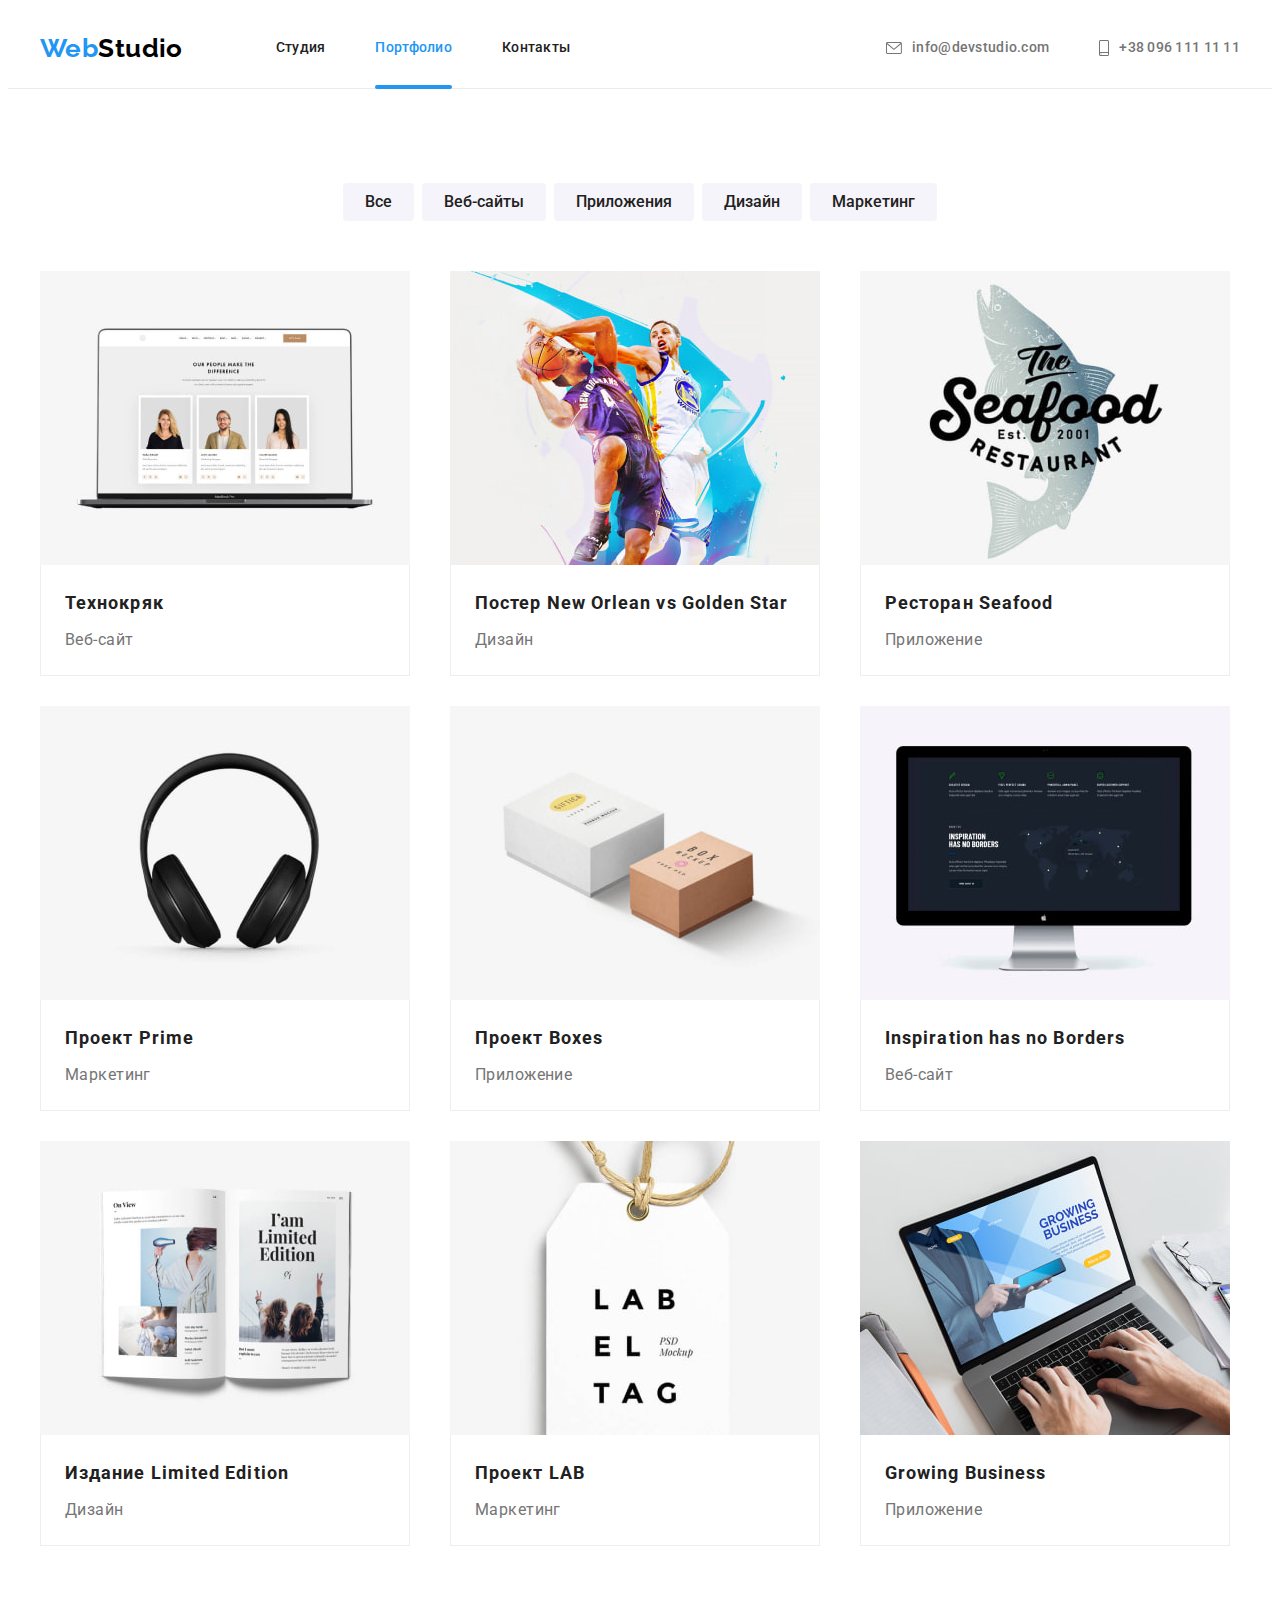
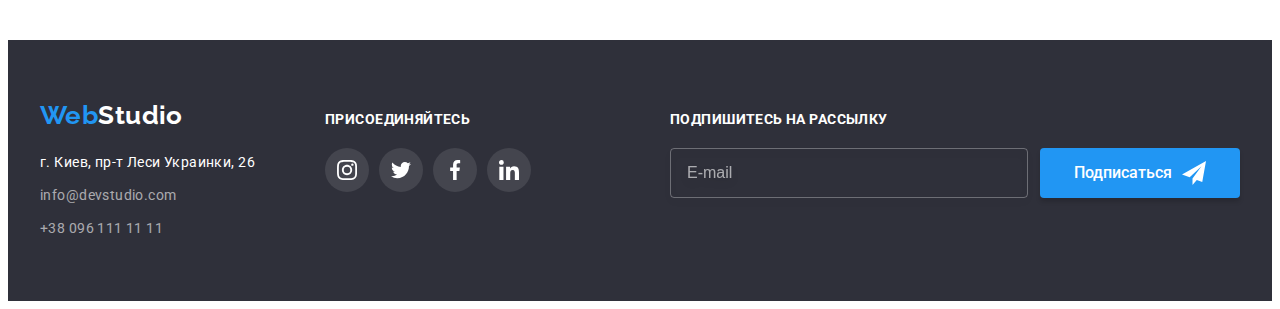
==== portfolio.html @ c75475d5 "start files HW8" ====
<!DOCTYPE html>
<html lang="ru">
  <head>
    <meta charset="UTF-8" />
    <meta http-equiv="X-UA-Compatible" content="IE=edge" />
    <meta name="viewport" content="width=device-width, initial-scale=1.0" />
    <title>Веб студия WebStudio</title>
    <link rel="preconnect" href="https://fonts.googleapis.com" />
    <link rel="preconnect" href="https://fonts.gstatic.com" crossorigin />
    <link
      href="https://fonts.googleapis.com/css2?family=Raleway:wght@700&family=Roboto:wght@400;500;700;900&display=swap"
      rel="stylesheet"
    />
    <link
      rel="stylesheet"
      href="https://cdnjs.cloudflare.com/ajax/libs/modern-normalize/1.1.0/modern-normalize.min.css"
      integrity="sha512-wpPYUAdjBVSE4KJnH1VR1HeZfpl1ub8YT/NKx4PuQ5NmX2tKuGu6U/JRp5y+Y8XG2tV+wKQpNHVUX03MfMFn9Q=="
      crossorigin="anonymous"
      referrerpolicy="no-referrer"
    />
    <link rel="stylesheet" href="./css/main.min.css" />
  </head>

  <body>
    <!-- Хедер -->
    <header class="header">
      <div class="container header__container">
        <a class="logo logo__header" href="./"> <span class="logo--blue">Web</span>Studio </a>
        <nav class="site-nav">
          <ul class="nav-list">
            <li class="nav-list__item">
              <a class="nav-list__link" href="./index.html">Студия</a>
            </li>
            <li class="nav-list__item">
              <a class="nav-list__link nav-list__link--current" href="./portfolio.html"
                >Портфолио</a
              >
            </li>
            <li class="nav-list__item"><a class="nav-list__link" href="">Контакты</a></li>
          </ul>
        </nav>

        <ul class="contact-list">
          <li class="contact-list__item">
            <a class="contact-list__link" href="mailto:info@devstudio.com">
              <svg class="contact-list__icon" width="16" height="12">
                <use href="images/icons.svg#header-envelope-icon"></use>
              </svg>
              info@devstudio.com</a
            >
          </li>
          <li class="contact-list__item">
            <a class="contact-list__link" href="tel:+380961111111">
              <svg class="contact-list__icon" width="10" height="16">
                <use href="images/icons.svg#header-phone-icon"></use>
              </svg>
              +38 096 111 11 11</a
            >
          </li>
        </ul>
      </div>
    </header>

    <!-- Основной контент -->
    <main>
      <section class="section">
        <div class="container">
          <h1 class="visually-hidden">Портфолио</h1>
          <!-- Кнопки -->
          <ul class="filter-list">
            <li class="filter-list__item">
              <button class="filter-list__button" type="button">Все</button>
            </li>
            <li class="filter-list__item">
              <button class="filter-list__button" type="button">Веб-сайты</button>
            </li>
            <li class="filter-list__item">
              <button class="filter-list__button" type="button">Приложения</button>
            </li>
            <li class="filter-list__item">
              <button class="filter-list__button" type="button">Дизайн</button>
            </li>
            <li class="filter-list__item">
              <button class="filter-list__button" type="button">Маркетинг</button>
            </li>
          </ul>
          <!-- Список проектов -->
          <ul class="project-list">
            <li class="project-list__item">
              <a class="project-list__link" href="">
                <div class="project-list__container">
                  <img
                    src="./images/portfolio-1.jpg"
                    alt="На экране ноутбука главная страница сайта"
                    width="370"
                  />
                  <p class="project-list__overlay-description">
                    Технокряк это современная площадка распространения коронавируса. Компании
                    используют эту платформу для цифрового шпионажа и атак на защищённые сервера
                    конкурентов.
                  </p>
                </div>
                <div class="project-list__thumb">
                  <h2 class="project-list__title">Технокряк</h2>
                  <p class="project-list__text">Веб-сайт</p>
                </div>
              </a>
            </li>

            <li class="project-list__item">
              <a class="project-list__link" href="">
                <div class="project-list__container">
                  <img src="./images/portfolio-2.jpg" alt="Два баскетболиста" width="370" />
                  <p class="project-list__overlay-description">
                    Технокряк это современная площадка распространения коронавируса. Компании
                    используют эту платформу для цифрового шпионажа и атак на защищённые сервера
                    конкурентов.
                  </p>
                </div>
                <div class="project-list__thumb">
                  <h2 class="project-list__title">
                    Постер <span lang="en">New Orlean vs Golden Star</span>
                  </h2>
                  <p class="project-list__text">Дизайн</p>
                </div>
              </a>
            </li>

            <li class="project-list__item">
              <a class="project-list__link" href="">
                <div class="project-list__container">
                  <img src="./images/portfolio-3.jpg" alt="Логотип ресторана" width="370" />
                  <p class="project-list__overlay-description">
                    Технокряк это современная площадка распространения коронавируса. Компании
                    используют эту платформу для цифрового шпионажа и атак на защищённые сервера
                    конкурентов.
                  </p>
                </div>
                <div class="project-list__thumb">
                  <h2 class="project-list__title">Ресторан <span lang="en">Seafood</span></h2>
                  <p class="project-list__text">Приложение</p>
                </div>
              </a>
            </li>

            <li class="project-list__item">
              <a class="project-list__link" href="">
                <div class="project-list__container">
                  <img src="./images/portfolio-4.jpg" alt="Наушники закрытого типа" width="370" />
                  <p class="project-list__overlay-description">
                    Технокряк это современная площадка распространения коронавируса. Компании
                    используют эту платформу для цифрового шпионажа и атак на защищённые сервера
                    конкурентов.
                  </p>
                </div>
                <div class="project-list__thumb">
                  <h2 class="project-list__title">Проект <span lang="en">Prime</span></h2>
                  <p class="project-list__text">Маркетинг</p>
                </div>
              </a>
            </li>

            <li class="project-list__item">
              <a class="project-list__link" href="">
                <div class="project-list__container">
                  <img src="./images/portfolio-5.jpg" alt="Две картонные коробки" width="370" />
                  <p class="project-list__overlay-description">
                    Технокряк это современная площадка распространения коронавируса. Компании
                    используют эту платформу для цифрового шпионажа и атак на защищённые сервера
                    конкурентов.
                  </p>
                </div>
                <div class="project-list__thumb">
                  <h2 class="project-list__title">Проект <span lang="en">Boxes</span></h2>
                  <p class="project-list__text">Приложение</p>
                </div>
              </a>
            </li>

            <li class="project-list__item">
              <a class="project-list__link" href="">
                <div class="project-list__container">
                  <img
                    src="./images/portfolio-6.jpg"
                    alt="На экране монитора главная страница сайта"
                    width="370"
                  />
                  <p class="project-list__overlay-description">
                    Технокряк это современная площадка распространения коронавируса. Компании
                    используют эту платформу для цифрового шпионажа и атак на защищённые сервера
                    конкурентов.
                  </p>
                </div>
                <div class="project-list__thumb">
                  <h2 class="project-list__title" lang="en">Inspiration has no Borders</h2>
                  <p class="project-list__text">Веб-сайт</p>
                </div>
              </a>
            </li>

            <li class="project-list__item">
              <a class="project-list__link" href="">
                <div class="project-list__container">
                  <img src="./images/portfolio-7.jpg" alt="Раскрытая книга" width="370" />
                  <p class="project-list__overlay-description">
                    Технокряк это современная площадка распространения коронавируса. Компании
                    используют эту платформу для цифрового шпионажа и атак на защищённые сервера
                    конкурентов.
                  </p>
                </div>
                <div class="project-list__thumb">
                  <h2 class="project-list__title">
                    Издание <span lang="en">Limited Edition</span>
                  </h2>
                  <p class="project-list__text">Дизайн</p>
                </div>
              </a>
            </li>

            <li class="project-list__item">
              <a class="project-list__link" href="">
                <div class="project-list__container">
                  <img
                    src="./images/portfolio-8.jpg"
                    alt="Бирка с названием компании"
                    width="370"
                  />
                  <p class="project-list__overlay-description">
                    Технокряк это современная площадка распространения коронавируса. Компании
                    используют эту платформу для цифрового шпионажа и атак на защищённые сервера
                    конкурентов.
                  </p>
                </div>
                <div class="project-list__thumb">
                  <h2 class="project-list__title">Проект <span lang="en">LAB</span></h2>
                  <p class="project-list__text">Маркетинг</p>
                </div>
              </a>
            </li>

            <li class="project-list__item">
              <a class="project-list__link" href="">
                <div class="project-list__container">
                  <img
                    src="./images/portfolio-9.jpg"
                    alt="Человек печатает на ноутбуке"
                    width="370"
                  />
                  <p class="project-list__overlay-description">
                    Технокряк это современная площадка распространения коронавируса. Компании
                    используют эту платформу для цифрового шпионажа и атак на защищённые сервера
                    конкурентов.
                  </p>
                </div>
                <div class="project-list__thumb">
                  <h2 class="project-list__title" lang="en">Growing Business</h2>
                  <p class="project-list__text">Приложение</p>
                </div>
              </a>
            </li>
          </ul>
        </div>
      </section>
    </main>

    <!-- Футер -->
    <footer class="footer">
      <div class="container footer__elements">
        <div class="footer_first-column">
          <a class="logo logo__footer logo--dark" href="./">
            <span class="logo--blue">Web</span>Studio
          </a>

          <address>
            <ul class="address-list">
              <li class="address-list__item">
                <a
                  class="address-list__link"
                  href="https://goo.gl/maps/HY3VaiPeCCJGnbPLA"
                  target="_blank"
                  rel="noopener"
                >
                  г. Киев, пр-т Леси Украинки, 26
                </a>
              </li>
              <li class="address-list__item">
                <a
                  class="address-list__link address-list__link--gray"
                  href="mailto:info@devstudio.com"
                  >info@devstudio.com</a
                >
              </li>
              <li class="address-list__item">
                <a class="address-list__link address-list__link--gray" href="tel:+380961111111"
                  >+38 096 111 11 11</a
                >
              </li>
            </ul>
          </address>
        </div>

        <div class="footer__second-column">
          <p class="footer__text">присоединяйтесь</p>
          <ul class="social">
            <li class="social__item">
              <a href="" class="social__link social__link--dark" aria-label="instagram">
                <svg class="social__icon" width="20" height="20">
                  <use href="images/icons.svg#sn-instagram"></use>
                </svg>
              </a>
            </li>
            <li class="social__item">
              <a href="" class="social__link social__link--dark" aria-label="twitter">
                <svg class="social__icon" width="20" height="20">
                  <use href="images/icons.svg#sn-twitter"></use>
                </svg>
              </a>
            </li>
            <li class="social__item">
              <a href="" class="social__link social__link--dark" aria-label="facebook">
                <svg class="social__icon" width="20" height="20">
                  <use href="images/icons.svg#sn-facebook"></use>
                </svg>
              </a>
            </li>
            <li class="social__item">
              <a href="" class="social__link social__link--dark" aria-label="linkedin">
                <svg class="social__icon" width="20" height="20">
                  <use href="images/icons.svg#sn-linkedin"></use>
                </svg>
              </a>
            </li>
          </ul>
        </div>

        <div class="footer__third-column">
          <p class="footer__text">Подпишитесь на рассылку</p>

          <form class="mailing-form">
            <label for="mailing"></label>
            <input
              class="mailing-form__input"
              type="email"
              name="mailing"
              id="mailing"
              placeholder="E-mail"
              required
            />

            <button class="submit-button" type="submit">
              Подписаться
              <svg class="submit-button__icon" width="24" height="24">
                <use href="images/icons.svg#icon-send"></use>
              </svg>
            </button>
          </form>
        </div>
      </div>
    </footer>
  </body>
</html>
---- css/main.min.css ----
h1,h2,h3,h4,h5,h6,p{margin-top:0;margin-bottom:0}ul{list-style:none;padding-left:0;margin-top:0;margin-bottom:0}img{display:block;max-width:100%;height:auto}body{font-family:'Roboto', sans-serif;font-size:14px;letter-spacing:0.03em;color:#757575;background-color:#fff}a{display:inline-block;text-decoration:none}.visually-hidden{position:absolute;white-space:nowrap;width:1px;height:1px;overflow:hidden;border:0;padding:0;clip:rect(0 0 0 0);-webkit-clip-path:inset(50%);clip-path:inset(50%);margin:-1px}.logo{font-family:Raleway, sans-serif;font-weight:700;font-size:26px;line-height:1.19;color:#000}.logo--blue{color:#2196f3}.logo--dark{color:#fff}.button,.submit-button,.filter-list__button{display:inline-block;border:0;border-radius:4px;padding:6px 22px;font-family:inherit;font-weight:500;font-size:16px;line-height:1.62;text-align:center;color:#212121;background-color:#fff;cursor:pointer;-webkit-user-select:none;-moz-user-select:none;-ms-user-select:none;user-select:none}.submit-button{display:-webkit-box;display:-ms-flexbox;display:flex;-webkit-box-align:center;-ms-flex-align:center;align-items:center;-webkit-box-pack:center;-ms-flex-pack:center;justify-content:center;width:200px;height:50px;color:#fff;background-color:#2196f3;-webkit-box-shadow:0px 4px 4px rgba(0,0,0,0.15);box-shadow:0px 4px 4px rgba(0,0,0,0.15);-webkit-transition:background-color 250ms cubic-bezier(0.4, 0, 0.2, 1);transition:background-color 250ms cubic-bezier(0.4, 0, 0.2, 1)}.submit-button:hover,.submit-button:focus{background-color:#188ce8}.submit-button__icon{margin-left:10px}.close-button{display:-webkit-box;display:-ms-flexbox;display:flex;-webkit-box-pack:center;-ms-flex-pack:center;justify-content:center;-webkit-box-align:center;-ms-flex-align:center;align-items:center;padding:5px;width:30px;height:30px;background-color:transparent;border:1px solid rgba(0,0,0,0.1);border-radius:50%;cursor:pointer;-webkit-transition:fill 250ms cubic-bezier(0.4, 0, 0.2, 1);transition:fill 250ms cubic-bezier(0.4, 0, 0.2, 1)}.close-button:hover,.close-button:focus{fill:#2196f3}.social{display:-webkit-box;display:-ms-flexbox;display:flex;-webkit-box-pack:center;-ms-flex-pack:center;justify-content:center}.social__item{width:44px;height:44px}.social__item:not(:last-child){margin-right:10px}.social__link{display:-webkit-box;display:-ms-flexbox;display:flex;-webkit-box-pack:center;-ms-flex-pack:center;justify-content:center;-webkit-box-align:center;-ms-flex-align:center;align-items:center;width:100%;height:100%;border-radius:50%;color:#afb1b8;-webkit-transition:color 250ms cubic-bezier(0.4, 0, 0.2, 1),background-color 250ms cubic-bezier(0.4, 0, 0.2, 1);transition:color 250ms cubic-bezier(0.4, 0, 0.2, 1),background-color 250ms cubic-bezier(0.4, 0, 0.2, 1)}.social__link--dark{color:#fff;background-color:rgba(255,255,255,0.1)}.social__link:hover,.social__link:focus{border-radius:50%;background-color:#2196f3;color:#ffffff}.social__icon{fill:currentColor}.backdrop{position:fixed;top:0;left:0;bottom:0;right:0;background-color:rgba(0,0,0,0.2);opacity:1;-webkit-transition:opacity 250ms cubic-bezier(0.4, 0, 0.2, 1),visibility 250ms cubic-bezier(0.4, 0, 0.2, 1);transition:opacity 250ms cubic-bezier(0.4, 0, 0.2, 1),visibility 250ms cubic-bezier(0.4, 0, 0.2, 1)}.backdrop--is-hidden{visibility:hidden;opacity:0;pointer-events:none}.container{width:1200px;padding:0 15px;margin-right:auto;margin-left:auto}.section{padding-top:94px;padding-bottom:94px}.section--no-padding{padding-top:0}.section--other-background{background-color:#f5f4fa}.section__title{margin-bottom:50px;font-weight:700;font-size:36px;line-height:1.17;text-align:center;color:#212121}.header{border-bottom:1px solid #ececec}.header__container{display:-webkit-box;display:-ms-flexbox;display:flex;-webkit-box-align:center;-ms-flex-align:center;align-items:center}.logo__header{margin-right:93px}.site-nav{display:-webkit-box;display:-ms-flexbox;display:flex;-webkit-box-align:center;-ms-flex-align:center;align-items:center}.nav-list{display:-webkit-box;display:-ms-flexbox;display:flex}.nav-list__item{position:relative}.nav-list__item:not(:last-child){margin-right:50px}.nav-list__link{display:block;padding-top:32px;padding-bottom:32px;font-weight:500;line-height:1.14;letter-spacing:0.02em;color:#212121;-webkit-transition:color 250ms cubic-bezier(0.4, 0, 0.2, 1);transition:color 250ms cubic-bezier(0.4, 0, 0.2, 1)}.nav-list__link:hover,.nav-list__link:focus{color:#2196f3}.nav-list__link--current{color:#2196f3}.nav-list__link--current::after{content:'';position:absolute;bottom:-1px;display:block;height:4px;width:100%;background-color:#2196f3;border-radius:2px;-webkit-animation:moveCurrentDecoration 350ms cubic-bezier(0.4, 0, 0.2, 1);animation:moveCurrentDecoration 350ms cubic-bezier(0.4, 0, 0.2, 1)}@-webkit-keyframes moveCurrentDecoration{0%{-webkit-transform:scaleX(0);transform:scaleX(0);-webkit-transform-origin:center left;transform-origin:center left;opacity:0}100%{-webkit-transform:scaleX(1);transform:scaleX(1);-webkit-transform-origin:center left;transform-origin:center left;opacity:1}}@keyframes moveCurrentDecoration{0%{-webkit-transform:scaleX(0);transform:scaleX(0);-webkit-transform-origin:center left;transform-origin:center left;opacity:0}100%{-webkit-transform:scaleX(1);transform:scaleX(1);-webkit-transform-origin:center left;transform-origin:center left;opacity:1}}.contact-list{display:-webkit-box;display:-ms-flexbox;display:flex;margin-left:auto}.contact-list__item:not(:last-child){margin-right:50px}.contact-list__link{display:-webkit-box;display:-ms-flexbox;display:flex;-webkit-box-align:center;-ms-flex-align:center;align-items:center;padding-top:32px;padding-bottom:32px;font-weight:500;line-height:1.14;letter-spacing:0.02em;color:#757575;-webkit-transition:color 250ms cubic-bezier(0.4, 0, 0.2, 1);transition:color 250ms cubic-bezier(0.4, 0, 0.2, 1)}.contact-list__link:hover,.contact-list__link:focus{color:#2196f3}.contact-list__icon{margin-right:10px;fill:currentColor}.hero{max-width:1600px;height:600px;padding-top:200px;padding-bottom:200px;margin-right:auto;margin-left:auto;text-align:center;background-color:#2f303a;background-image:-webkit-gradient(linear, left top, left bottom, from(rgba(47,48,58,0.4)), to(rgba(47,48,58,0.4))),url(../images/bgi-hero.jpg);background-image:linear-gradient(to bottom, rgba(47,48,58,0.4), rgba(47,48,58,0.4)),url(../images/bgi-hero.jpg);background-repeat:no-repeat;background-position:center;background-size:cover}.hero__title{width:696px;margin-left:auto;margin-right:auto;margin-bottom:30px;font-weight:900;font-size:44px;line-height:1.36;letter-spacing:0.06em;text-transform:uppercase;color:#fff}.hero__button{padding:10px 32px;font-weight:700;line-height:1.87;letter-spacing:0.06em;color:#fff;background-color:#2196f3;-webkit-box-shadow:0px 4px 4px rgba(0,0,0,0.15);box-shadow:0px 4px 4px rgba(0,0,0,0.15);-webkit-transition:background-color 250ms cubic-bezier(0.4, 0, 0.2, 1);transition:background-color 250ms cubic-bezier(0.4, 0, 0.2, 1)}.hero__button:hover,.hero__button:focus{background-color:#188ce8}.feature-list{display:-webkit-box;display:-ms-flexbox;display:flex}.feature-list__item{-ms-flex-preferred-size:270px;flex-basis:270px}.feature-list__item:not(:last-child){margin-right:30px}.feature-list__container{display:-webkit-box;display:-ms-flexbox;display:flex;-webkit-box-pack:center;-ms-flex-pack:center;justify-content:center;-webkit-box-align:center;-ms-flex-align:center;align-items:center;width:270px;height:120px;margin-bottom:30px;border-radius:4px;background-color:#f5f4fa}.feature-list__title{margin-bottom:10px;color:#212121;font-weight:700;font-size:14px;line-height:1.13;text-transform:uppercase}.feature-list__text{line-height:1.71}.service-list{display:-webkit-box;display:-ms-flexbox;display:flex}.service-list__item{position:relative;-ms-flex-preferred-size:370px;flex-basis:370px}.service-list__item:not(:last-child){margin-right:30px}.service-list__title{position:absolute;bottom:0;left:0;display:-webkit-box;display:-ms-flexbox;display:flex;-webkit-box-pack:center;-ms-flex-pack:center;justify-content:center;-webkit-box-align:center;-ms-flex-align:center;align-items:center;width:100%;height:70px;font-size:14px;font-weight:700;line-height:1.14;text-align:center;text-transform:uppercase;color:#fff;background-color:rgba(47,48,58,0.8)}.team-list{display:-webkit-box;display:-ms-flexbox;display:flex}.team-list__item{-ms-flex-preferred-size:270px;flex-basis:270px;background-color:#fff;-webkit-box-shadow:0px 1px 3px rgba(0,0,0,0.12),0px 1px 1px rgba(0,0,0,0.14),0px 2px 1px rgba(0,0,0,0.2);box-shadow:0px 1px 3px rgba(0,0,0,0.12),0px 1px 1px rgba(0,0,0,0.14),0px 2px 1px rgba(0,0,0,0.2);border-radius:0px 0px 4px 4px}.team-list__item:not(:last-child){margin-right:30px}.team-list__container{padding-top:30px;padding-bottom:30px}.team-list__title{margin-bottom:10px;font-weight:500;font-size:16px;line-height:1.19;text-align:center;color:#212121}.team-list__text{margin-bottom:16px;font-size:16px;line-height:1.19;text-align:center}.clients-list{display:-webkit-box;display:-ms-flexbox;display:flex;-webkit-box-pack:center;-ms-flex-pack:center;justify-content:center}.clients-list__item{width:170px;height:92px}.clients-list__item:not(:last-child){margin-right:30px}.clients-list__link{display:-webkit-box;display:-ms-flexbox;display:flex;-webkit-box-pack:center;-ms-flex-pack:center;justify-content:center;-webkit-box-align:center;-ms-flex-align:center;align-items:center;width:100%;height:100%;border:1px solid #afb1b8;border-radius:4px;color:#afb1b8;-webkit-transition:color 250ms cubic-bezier(0.4, 0, 0.2, 1),border-color 250ms cubic-bezier(0.4, 0, 0.2, 1);transition:color 250ms cubic-bezier(0.4, 0, 0.2, 1),border-color 250ms cubic-bezier(0.4, 0, 0.2, 1)}.clients-list__link:hover,.clients-list__link:focus{color:#2196f3;border-color:#2196f3}.clients-list__icon{fill:currentColor}.footer{padding-top:60px;padding-bottom:60px;background-color:#2f303a}.footer__elements{display:-webkit-box;display:-ms-flexbox;display:flex;-webkit-box-align:baseline;-ms-flex-align:baseline;align-items:baseline}.footer_first-column{margin-right:70px}.footer__third-column{margin-left:auto}.logo__footer{margin-bottom:20px}.address-list{font-style:normal}.address-list__item:not(:last-child){margin-bottom:9px}.address-list__link{line-height:1.71;color:#fff;-webkit-transition:color 250ms cubic-bezier(0.4, 0, 0.2, 1);transition:color 250ms cubic-bezier(0.4, 0, 0.2, 1)}.address-list__link--gray{color:rgba(255,255,255,0.6)}.address-list__link:hover,.address-list__link:focus{color:#2196f3}.footer__text{margin-bottom:20px;text-transform:uppercase;font-weight:700;line-height:1.14;color:#fff}.mailing-form{display:-webkit-box;display:-ms-flexbox;display:flex;-webkit-box-align:center;-ms-flex-align:center;align-items:center}.mailing-form__input{width:358px;height:50px;padding:0 16px;margin-right:12px;font-size:16px;line-height:1.25;color:rgba(255,255,255,0.6);background-color:transparent;border:1px solid rgba(255,255,255,0.3);-webkit-box-sizing:border-box;box-sizing:border-box;-webkit-filter:drop-shadow(0px 4px 4px rgba(0,0,0,0.15));filter:drop-shadow(0px 4px 4px rgba(0,0,0,0.15));border-radius:4px}.mailing-form__input::-webkit-input-placeholder{color:rgba(255,255,255,0.6)}.mailing-form__input:-ms-input-placeholder{color:rgba(255,255,255,0.6)}.mailing-form__input::-ms-input-placeholder{color:rgba(255,255,255,0.6)}.mailing-form__input::placeholder{color:rgba(255,255,255,0.6)}.modal-window{position:absolute;top:50%;left:50%;width:528px;min-height:581px;padding:40px;-webkit-box-shadow:0px 1px 3px rgba(0,0,0,0.12),0px 1px 1px rgba(0,0,0,0.14),0px 2px 1px rgba(0,0,0,0.2);box-shadow:0px 1px 3px rgba(0,0,0,0.12),0px 1px 1px rgba(0,0,0,0.14),0px 2px 1px rgba(0,0,0,0.2);border-radius:4px;background:#ffffff;-webkit-transform:translate(-50%, -50%) scale(1);transform:translate(-50%, -50%) scale(1);-webkit-transition:-webkit-transform 250ms cubic-bezier(0.4, 0, 0.2, 1);transition:-webkit-transform 250ms cubic-bezier(0.4, 0, 0.2, 1);transition:transform 250ms cubic-bezier(0.4, 0, 0.2, 1);transition:transform 250ms cubic-bezier(0.4, 0, 0.2, 1), -webkit-transform 250ms cubic-bezier(0.4, 0, 0.2, 1)}.backdrop--is-hidden .modal-window{-webkit-transform:translate(-50%, -50%) scale(1.1);transform:translate(-50%, -50%) scale(1.1)}.modal-window__close-button{position:absolute;top:8px;right:8px}.modal-window__title{margin-bottom:12px;font-size:20px;font-weight:700;line-height:1.15;text-align:center;color:#212121}.modal-form__field{margin-bottom:10px}.modal-form__label{display:block;margin-bottom:4px;font-size:12px;line-height:1.17;letter-spacing:0.01em}.modal-form__input{width:100%;height:40px;padding:0 10px 0 42px;font-size:16px;color:#212121;background-color:transparent;border:1px solid rgba(33,33,33,0.2);border-radius:4px;outline:none;-webkit-transition:border-color 250ms cubic-bezier(0.4, 0, 0.2, 1);transition:border-color 250ms cubic-bezier(0.4, 0, 0.2, 1)}.modal-form__input:focus{border-color:#2196f3}.modal-form__input-container{position:relative}.modal-form__icon{position:absolute;top:50%;left:12px;-webkit-transform:translateY(-50%);transform:translateY(-50%);-webkit-transition:fill 250ms cubic-bezier(0.4, 0, 0.2, 1);transition:fill 250ms cubic-bezier(0.4, 0, 0.2, 1)}.modal-form__input:focus+.modal-form__icon{fill:#2196f3}.modal-form__textarea-container{margin-bottom:20px}.modal-form__textarea{display:block;width:100%;height:120px;padding:12px 16px;line-height:1.14;letter-spacing:0.01em;color:#212121;background-color:transparent;border:1px solid rgba(33,33,33,0.2);border-radius:4px;resize:none;outline:none;-webkit-transition:border-color 250ms cubic-bezier(0.4, 0, 0.2, 1);transition:border-color 250ms cubic-bezier(0.4, 0, 0.2, 1)}.modal-form__textarea::-webkit-input-placeholder{color:rgba(117,117,117,0.5)}.modal-form__textarea:-ms-input-placeholder{color:rgba(117,117,117,0.5)}.modal-form__textarea::-ms-input-placeholder{color:rgba(117,117,117,0.5)}.modal-form__textarea::placeholder{color:rgba(117,117,117,0.5)}.modal-form__textarea:focus{border-color:#2196f3}.modal-form__checkbox-label{display:-webkit-box;display:-ms-flexbox;display:flex;-webkit-box-pack:center;-ms-flex-pack:center;justify-content:center;-webkit-box-align:center;-ms-flex-align:center;align-items:center;margin-bottom:30px}.modal-form__custom-checkbox{display:-webkit-box;display:-ms-flexbox;display:flex;-webkit-box-pack:center;-ms-flex-pack:center;justify-content:center;-webkit-box-align:center;-ms-flex-align:center;align-items:center;margin-right:8px;width:16px;height:15px;border:2px solid #212121;border-radius:2px}.modal-form__checkbox:checked+.modal-form__custom-checkbox{background-color:#188ce8;border:none}.modal-form__checkbox:focus+.modal-form__custom-checkbox{outline:#2196f3 solid 1px}.modal-form__custom-checkbox-icon{fill:transparent}.modal-form__checkbox:checked+.modal-form__custom-checkbox .modal-form__custom-checkbox-icon{fill:#ffffff}.modal-form__checkbox-label-text{line-height:1.71}.modal-form__checkbox-label-link{text-decoration:underline;color:#2196f3}.modal-form__submit-button{margin-left:auto;margin-right:auto}.filter-list{display:-webkit-box;display:-ms-flexbox;display:flex;-webkit-box-pack:center;-ms-flex-pack:center;justify-content:center;margin-bottom:50px}.filter-list__item:not(:last-child){margin-right:8px}.filter-list__button{color:#212121;background-color:#f5f4fa;-webkit-transition:color 250ms cubic-bezier(0.4, 0, 0.2, 1),background-color 250ms cubic-bezier(0.4, 0, 0.2, 1),-webkit-box-shadow 250ms cubic-bezier(0.4, 0, 0.2, 1);transition:color 250ms cubic-bezier(0.4, 0, 0.2, 1),background-color 250ms cubic-bezier(0.4, 0, 0.2, 1),-webkit-box-shadow 250ms cubic-bezier(0.4, 0, 0.2, 1);transition:color 250ms cubic-bezier(0.4, 0, 0.2, 1),background-color 250ms cubic-bezier(0.4, 0, 0.2, 1),box-shadow 250ms cubic-bezier(0.4, 0, 0.2, 1);transition:color 250ms cubic-bezier(0.4, 0, 0.2, 1),background-color 250ms cubic-bezier(0.4, 0, 0.2, 1),box-shadow 250ms cubic-bezier(0.4, 0, 0.2, 1),-webkit-box-shadow 250ms cubic-bezier(0.4, 0, 0.2, 1)}.filter-list__button:hover,.filter-list__button:focus{color:#fff;background-color:#2196f3;-webkit-box-shadow:0px 3px 1px rgba(0,0,0,0.1),0px 1px 2px rgba(0,0,0,0.08),0px 2px 2px rgba(0,0,0,0.12);box-shadow:0px 3px 1px rgba(0,0,0,0.1),0px 1px 2px rgba(0,0,0,0.08),0px 2px 2px rgba(0,0,0,0.12)}.project-list{display:-webkit-box;display:-ms-flexbox;display:flex;-ms-flex-wrap:wrap;flex-wrap:wrap;margin-top:-30px;margin-left:-30px}.project-list__item{-ms-flex-preferred-size:calc((100% - 3 * 30px) / 3);flex-basis:calc((100% - 3 * 30px) / 3);margin-top:30px;margin-left:30px}.project-list__link{-webkit-transition:-webkit-box-shadow 250ms cubic-bezier(0.4, 0, 0.2, 1);transition:-webkit-box-shadow 250ms cubic-bezier(0.4, 0, 0.2, 1);transition:box-shadow 250ms cubic-bezier(0.4, 0, 0.2, 1);transition:box-shadow 250ms cubic-bezier(0.4, 0, 0.2, 1), -webkit-box-shadow 250ms cubic-bezier(0.4, 0, 0.2, 1)}.project-list__link:hover,.project-list__link:focus{-webkit-box-shadow:0px 1px 1px rgba(0,0,0,0.12),0px 4px 4px rgba(0,0,0,0.06),1px 4px 6px rgba(0,0,0,0.16);box-shadow:0px 1px 1px rgba(0,0,0,0.12),0px 4px 4px rgba(0,0,0,0.06),1px 4px 6px rgba(0,0,0,0.16)}.project-list__container{position:relative;overflow:hidden}.project-list__overlay-description{position:absolute;top:0;left:0;display:-webkit-box;display:-ms-flexbox;display:flex;-webkit-box-align:center;-ms-flex-align:center;align-items:center;width:100%;height:100%;padding:0 24px;font-size:18px;line-height:1.56;color:#ffffff;background-color:rgba(33,150,243,0.9);-webkit-transform:translateY(100%);transform:translateY(100%);-webkit-transition:-webkit-transform 250ms cubic-bezier(0.4, 0, 0.2, 1);transition:-webkit-transform 250ms cubic-bezier(0.4, 0, 0.2, 1);transition:transform 250ms cubic-bezier(0.4, 0, 0.2, 1);transition:transform 250ms cubic-bezier(0.4, 0, 0.2, 1), -webkit-transform 250ms cubic-bezier(0.4, 0, 0.2, 1)}.project-list__item .link:hover .project-list__overlay-description,.project-list__item .link:focus .project-list__overlay-description{-webkit-transform:translateY(0);transform:translateY(0)}.project-list__thumb{padding:20px 24px;border:1px solid #eee;border-top:transparent}.project-list__title{margin-bottom:4px;font-weight:700;font-size:18px;line-height:2;letter-spacing:0.06em;color:#212121}.project-list__text{font-size:16px;line-height:1.88;color:#757575}
/*# sourceMappingURL=main.min.css.map */
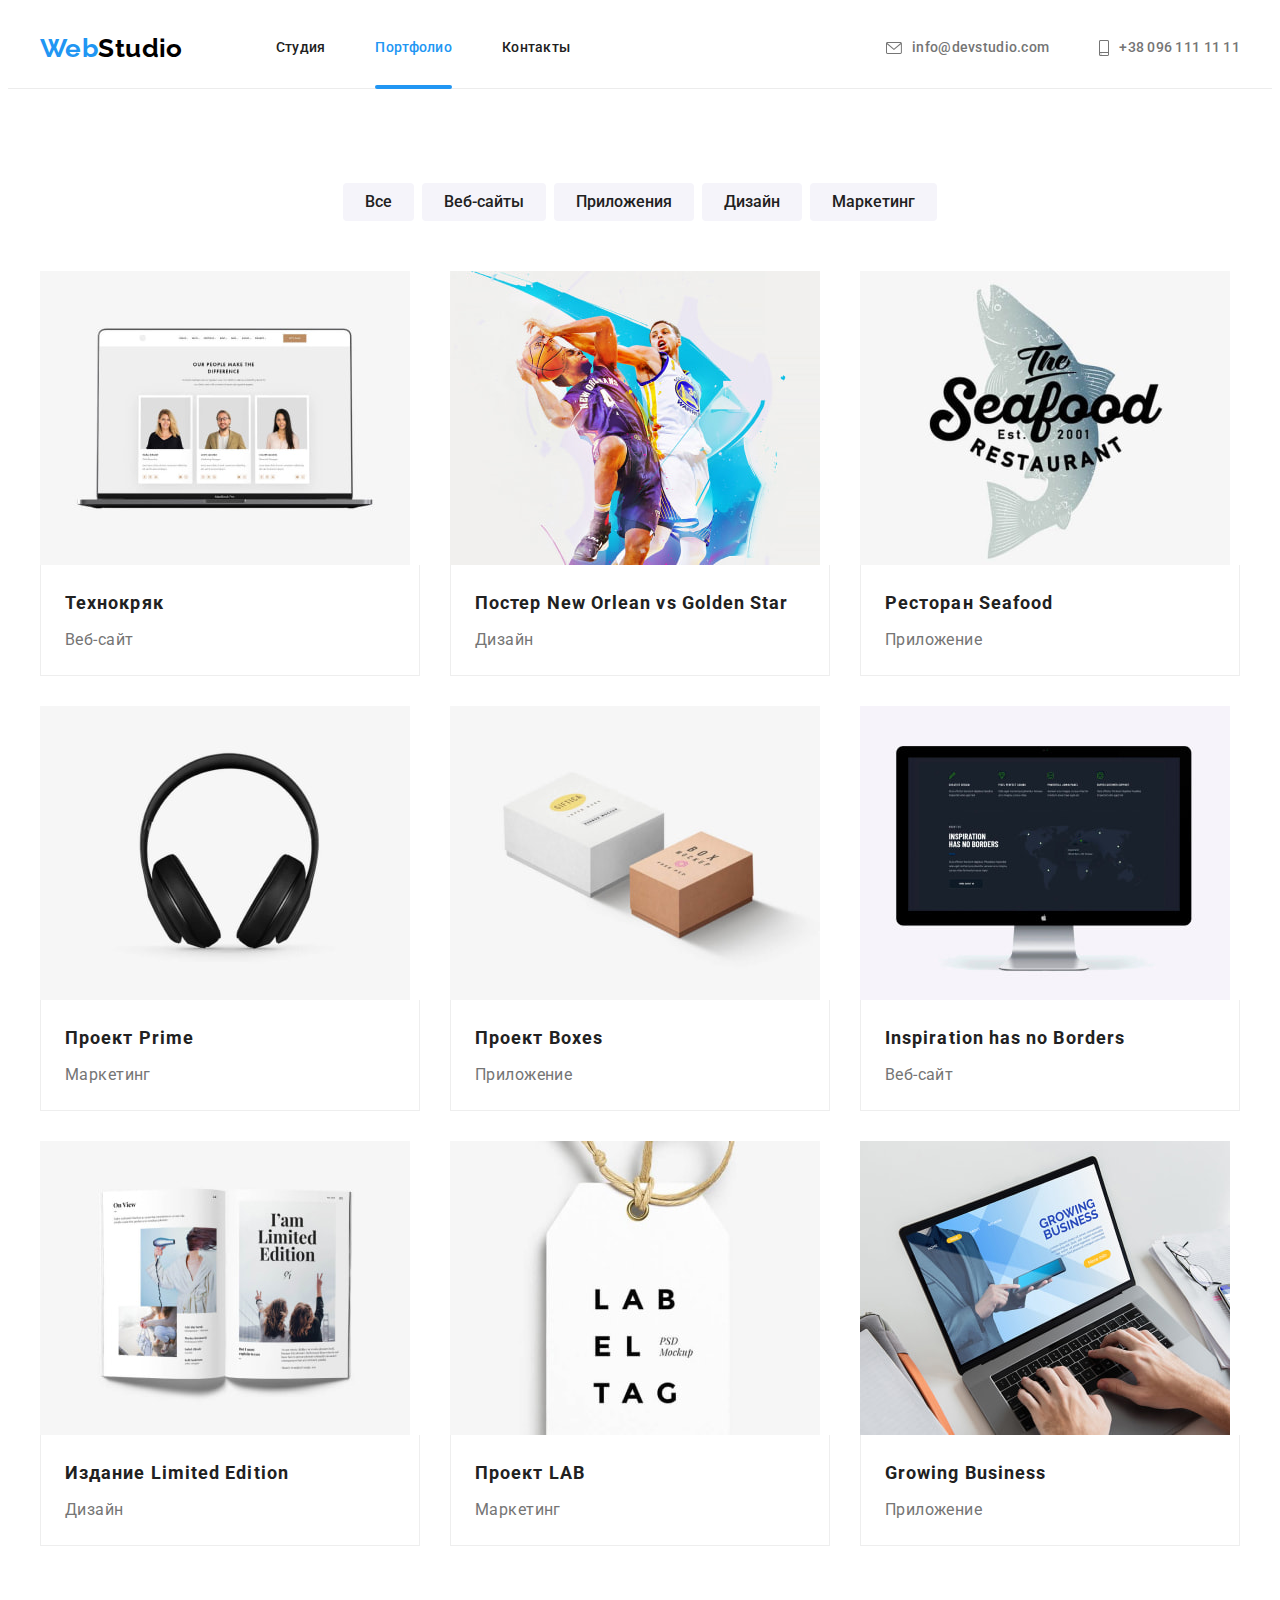
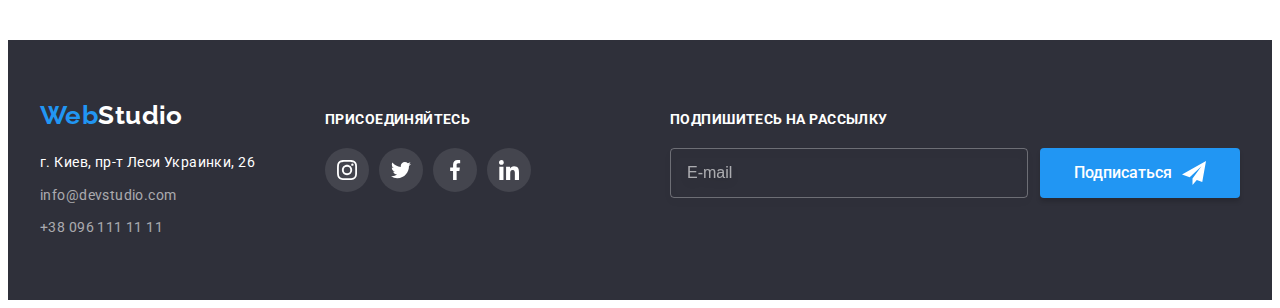
==== commit 221872dc: "Адаптивна верстка" ====
--- a/portfolio.html
+++ b/portfolio.html
@@ -22,42 +22,71 @@
   </head>
 
   <body>
-    <!-- Хедер -->
+    <!-- header -->
     <header class="header">
-      <div class="container header__container">
+      <div class="container container__header">
         <a class="logo logo__header" href="./"> <span class="logo--blue">Web</span>Studio </a>
-        <nav class="site-nav">
-          <ul class="nav-list">
-            <li class="nav-list__item">
-              <a class="nav-list__link" href="./index.html">Студия</a>
-            </li>
-            <li class="nav-list__item">
-              <a class="nav-list__link nav-list__link--current" href="./portfolio.html"
-                >Портфолио</a
+
+        <button class="menu-btn menu-open-btn" type="button">
+          <svg width="40" height="40" area-label="Открыть мобильное меню">
+            <use class="menu-open-btn__icon" href="images/icons.svg#menu-open"></use>
+          </svg>
+        </button>
+
+        <div class="mobile-menu">
+          <button class="menu-btn menu-close-btn" type="button">
+            <svg width="40" height="40" area-label="Закрыть мобильное меню">
+              <use class="menu-close-btn__icon" href="images/icons.svg#menu-close"></use>
+            </svg>
+          </button>
+          <nav class="site-nav">
+            <ul class="nav-list">
+              <li class="nav-list__item">
+                <a class="nav-list__link" href="./index.html">Студия</a>
+              </li>
+              <li class="nav-list__item">
+                <a class="nav-list__link nav-list__link--current" href="./portfolio.html"
+                  >Портфолио</a
+                >
+              </li>
+              <li class="nav-list__item"><a class="nav-list__link" href="">Контакты</a></li>
+            </ul>
+          </nav>
+
+          <ul class="contact-list">
+            <li class="contact-list__item">
+              <a class="contact-list__link" href="mailto:info@devstudio.com">
+                <svg class="contact-list__icon-envelope">
+                  <use href="images/icons.svg#header-envelope-icon"></use>
+                </svg>
+                info@devstudio.com</a
               >
             </li>
-            <li class="nav-list__item"><a class="nav-list__link" href="">Контакты</a></li>
+            <li class="contact-list__item">
+              <a class="contact-list__link contact-list__link--accent" href="tel:+380961111111">
+                <svg class="contact-list__icon-phone">
+                  <use href="images/icons.svg#header-phone-icon"></use>
+                </svg>
+                +38 096 111 11 11</a
+              >
+            </li>
           </ul>
-        </nav>
-
-        <ul class="contact-list">
-          <li class="contact-list__item">
-            <a class="contact-list__link" href="mailto:info@devstudio.com">
-              <svg class="contact-list__icon" width="16" height="12">
-                <use href="images/icons.svg#header-envelope-icon"></use>
-              </svg>
-              info@devstudio.com</a
-            >
-          </li>
-          <li class="contact-list__item">
-            <a class="contact-list__link" href="tel:+380961111111">
-              <svg class="contact-list__icon" width="10" height="16">
-                <use href="images/icons.svg#header-phone-icon"></use>
-              </svg>
-              +38 096 111 11 11</a
-            >
-          </li>
-        </ul>
+
+          <ul class="social-list">
+            <li class="social-list__item">
+              <a href="" class="social-list__link" aria-label="instagram">Instagram</a>
+            </li>
+            <li class="social-list__item">
+              <a href="" class="social-list__link" aria-label="twitter">Twitter</a>
+            </li>
+            <li class="social-list__item">
+              <a href="" class="social-list__link" aria-label="facebook">Facebook</a>
+            </li>
+            <li class="social-list__item">
+              <a href="" class="social-list__link" aria-label="linkedin">LinkedIn</a>
+            </li>
+          </ul>
+        </div>
       </div>
     </header>
 
@@ -90,7 +119,7 @@
               <a class="project-list__link" href="">
                 <div class="project-list__container">
                   <img
-                    src="./images/portfolio-1.jpg"
+                    src="./images/portfolio-desc-1.jpg"
                     alt="На экране ноутбука главная страница сайта"
                     width="370"
                   />
@@ -110,7 +139,7 @@
             <li class="project-list__item">
               <a class="project-list__link" href="">
                 <div class="project-list__container">
-                  <img src="./images/portfolio-2.jpg" alt="Два баскетболиста" width="370" />
+                  <img src="./images/portfolio-desc-2.jpg" alt="Два баскетболиста" width="370" />
                   <p class="project-list__overlay-description">
                     Технокряк это современная площадка распространения коронавируса. Компании
                     используют эту платформу для цифрового шпионажа и атак на защищённые сервера
@@ -129,7 +158,7 @@
             <li class="project-list__item">
               <a class="project-list__link" href="">
                 <div class="project-list__container">
-                  <img src="./images/portfolio-3.jpg" alt="Логотип ресторана" width="370" />
+                  <img src="./images/portfolio-desc-3.jpg" alt="Логотип ресторана" width="370" />
                   <p class="project-list__overlay-description">
                     Технокряк это современная площадка распространения коронавируса. Компании
                     используют эту платформу для цифрового шпионажа и атак на защищённые сервера
@@ -146,7 +175,11 @@
             <li class="project-list__item">
               <a class="project-list__link" href="">
                 <div class="project-list__container">
-                  <img src="./images/portfolio-4.jpg" alt="Наушники закрытого типа" width="370" />
+                  <img
+                    src="./images/portfolio-desc-4.jpg"
+                    alt="Наушники закрытого типа"
+                    width="370"
+                  />
                   <p class="project-list__overlay-description">
                     Технокряк это современная площадка распространения коронавируса. Компании
                     используют эту платформу для цифрового шпионажа и атак на защищённые сервера
@@ -163,7 +196,11 @@
             <li class="project-list__item">
               <a class="project-list__link" href="">
                 <div class="project-list__container">
-                  <img src="./images/portfolio-5.jpg" alt="Две картонные коробки" width="370" />
+                  <img
+                    src="./images/portfolio-desc-5.jpg"
+                    alt="Две картонные коробки"
+                    width="370"
+                  />
                   <p class="project-list__overlay-description">
                     Технокряк это современная площадка распространения коронавируса. Компании
                     используют эту платформу для цифрового шпионажа и атак на защищённые сервера
@@ -181,7 +218,7 @@
               <a class="project-list__link" href="">
                 <div class="project-list__container">
                   <img
-                    src="./images/portfolio-6.jpg"
+                    src="./images/portfolio-desc-6.jpg"
                     alt="На экране монитора главная страница сайта"
                     width="370"
                   />
@@ -201,7 +238,7 @@
             <li class="project-list__item">
               <a class="project-list__link" href="">
                 <div class="project-list__container">
-                  <img src="./images/portfolio-7.jpg" alt="Раскрытая книга" width="370" />
+                  <img src="./images/portfolio-desc-7.jpg" alt="Раскрытая книга" width="370" />
                   <p class="project-list__overlay-description">
                     Технокряк это современная площадка распространения коронавируса. Компании
                     используют эту платформу для цифрового шпионажа и атак на защищённые сервера
@@ -221,7 +258,7 @@
               <a class="project-list__link" href="">
                 <div class="project-list__container">
                   <img
-                    src="./images/portfolio-8.jpg"
+                    src="./images/portfolio-desc-8.jpg"
                     alt="Бирка с названием компании"
                     width="370"
                   />
@@ -242,7 +279,7 @@
               <a class="project-list__link" href="">
                 <div class="project-list__container">
                   <img
-                    src="./images/portfolio-9.jpg"
+                    src="./images/portfolio-desc-9.jpg"
                     alt="Человек печатает на ноутбуке"
                     width="370"
                   />
@@ -347,7 +384,7 @@
               required
             />
 
-            <button class="submit-button" type="submit">
+            <button class="submit-button mailing-form__submit-button" type="submit">
               Подписаться
               <svg class="submit-button__icon" width="24" height="24">
                 <use href="images/icons.svg#icon-send"></use>
@@ -357,5 +394,7 @@
         </div>
       </div>
     </footer>
+
+    <script src="./js/mobile-menu.js"></script>
   </body>
 </html>
--- a/css/main.min.css
+++ b/css/main.min.css
@@ -1,2 +1,2 @@
-h1,h2,h3,h4,h5,h6,p{margin-top:0;margin-bottom:0}ul{list-style:none;padding-left:0;margin-top:0;margin-bottom:0}img{display:block;max-width:100%;height:auto}body{font-family:'Roboto', sans-serif;font-size:14px;letter-spacing:0.03em;color:#757575;background-color:#fff}a{display:inline-block;text-decoration:none}.visually-hidden{position:absolute;white-space:nowrap;width:1px;height:1px;overflow:hidden;border:0;padding:0;clip:rect(0 0 0 0);-webkit-clip-path:inset(50%);clip-path:inset(50%);margin:-1px}.logo{font-family:Raleway, sans-serif;font-weight:700;font-size:26px;line-height:1.19;color:#000}.logo--blue{color:#2196f3}.logo--dark{color:#fff}.button,.submit-button,.filter-list__button{display:inline-block;border:0;border-radius:4px;padding:6px 22px;font-family:inherit;font-weight:500;font-size:16px;line-height:1.62;text-align:center;color:#212121;background-color:#fff;cursor:pointer;-webkit-user-select:none;-moz-user-select:none;-ms-user-select:none;user-select:none}.submit-button{display:-webkit-box;display:-ms-flexbox;display:flex;-webkit-box-align:center;-ms-flex-align:center;align-items:center;-webkit-box-pack:center;-ms-flex-pack:center;justify-content:center;width:200px;height:50px;color:#fff;background-color:#2196f3;-webkit-box-shadow:0px 4px 4px rgba(0,0,0,0.15);box-shadow:0px 4px 4px rgba(0,0,0,0.15);-webkit-transition:background-color 250ms cubic-bezier(0.4, 0, 0.2, 1);transition:background-color 250ms cubic-bezier(0.4, 0, 0.2, 1)}.submit-button:hover,.submit-button:focus{background-color:#188ce8}.submit-button__icon{margin-left:10px}.close-button{display:-webkit-box;display:-ms-flexbox;display:flex;-webkit-box-pack:center;-ms-flex-pack:center;justify-content:center;-webkit-box-align:center;-ms-flex-align:center;align-items:center;padding:5px;width:30px;height:30px;background-color:transparent;border:1px solid rgba(0,0,0,0.1);border-radius:50%;cursor:pointer;-webkit-transition:fill 250ms cubic-bezier(0.4, 0, 0.2, 1);transition:fill 250ms cubic-bezier(0.4, 0, 0.2, 1)}.close-button:hover,.close-button:focus{fill:#2196f3}.social{display:-webkit-box;display:-ms-flexbox;display:flex;-webkit-box-pack:center;-ms-flex-pack:center;justify-content:center}.social__item{width:44px;height:44px}.social__item:not(:last-child){margin-right:10px}.social__link{display:-webkit-box;display:-ms-flexbox;display:flex;-webkit-box-pack:center;-ms-flex-pack:center;justify-content:center;-webkit-box-align:center;-ms-flex-align:center;align-items:center;width:100%;height:100%;border-radius:50%;color:#afb1b8;-webkit-transition:color 250ms cubic-bezier(0.4, 0, 0.2, 1),background-color 250ms cubic-bezier(0.4, 0, 0.2, 1);transition:color 250ms cubic-bezier(0.4, 0, 0.2, 1),background-color 250ms cubic-bezier(0.4, 0, 0.2, 1)}.social__link--dark{color:#fff;background-color:rgba(255,255,255,0.1)}.social__link:hover,.social__link:focus{border-radius:50%;background-color:#2196f3;color:#ffffff}.social__icon{fill:currentColor}.backdrop{position:fixed;top:0;left:0;bottom:0;right:0;background-color:rgba(0,0,0,0.2);opacity:1;-webkit-transition:opacity 250ms cubic-bezier(0.4, 0, 0.2, 1),visibility 250ms cubic-bezier(0.4, 0, 0.2, 1);transition:opacity 250ms cubic-bezier(0.4, 0, 0.2, 1),visibility 250ms cubic-bezier(0.4, 0, 0.2, 1)}.backdrop--is-hidden{visibility:hidden;opacity:0;pointer-events:none}.container{width:1200px;padding:0 15px;margin-right:auto;margin-left:auto}.section{padding-top:94px;padding-bottom:94px}.section--no-padding{padding-top:0}.section--other-background{background-color:#f5f4fa}.section__title{margin-bottom:50px;font-weight:700;font-size:36px;line-height:1.17;text-align:center;color:#212121}.header{border-bottom:1px solid #ececec}.header__container{display:-webkit-box;display:-ms-flexbox;display:flex;-webkit-box-align:center;-ms-flex-align:center;align-items:center}.logo__header{margin-right:93px}.site-nav{display:-webkit-box;display:-ms-flexbox;display:flex;-webkit-box-align:center;-ms-flex-align:center;align-items:center}.nav-list{display:-webkit-box;display:-ms-flexbox;display:flex}.nav-list__item{position:relative}.nav-list__item:not(:last-child){margin-right:50px}.nav-list__link{display:block;padding-top:32px;padding-bottom:32px;font-weight:500;line-height:1.14;letter-spacing:0.02em;color:#212121;-webkit-transition:color 250ms cubic-bezier(0.4, 0, 0.2, 1);transition:color 250ms cubic-bezier(0.4, 0, 0.2, 1)}.nav-list__link:hover,.nav-list__link:focus{color:#2196f3}.nav-list__link--current{color:#2196f3}.nav-list__link--current::after{content:'';position:absolute;bottom:-1px;display:block;height:4px;width:100%;background-color:#2196f3;border-radius:2px;-webkit-animation:moveCurrentDecoration 350ms cubic-bezier(0.4, 0, 0.2, 1);animation:moveCurrentDecoration 350ms cubic-bezier(0.4, 0, 0.2, 1)}@-webkit-keyframes moveCurrentDecoration{0%{-webkit-transform:scaleX(0);transform:scaleX(0);-webkit-transform-origin:center left;transform-origin:center left;opacity:0}100%{-webkit-transform:scaleX(1);transform:scaleX(1);-webkit-transform-origin:center left;transform-origin:center left;opacity:1}}@keyframes moveCurrentDecoration{0%{-webkit-transform:scaleX(0);transform:scaleX(0);-webkit-transform-origin:center left;transform-origin:center left;opacity:0}100%{-webkit-transform:scaleX(1);transform:scaleX(1);-webkit-transform-origin:center left;transform-origin:center left;opacity:1}}.contact-list{display:-webkit-box;display:-ms-flexbox;display:flex;margin-left:auto}.contact-list__item:not(:last-child){margin-right:50px}.contact-list__link{display:-webkit-box;display:-ms-flexbox;display:flex;-webkit-box-align:center;-ms-flex-align:center;align-items:center;padding-top:32px;padding-bottom:32px;font-weight:500;line-height:1.14;letter-spacing:0.02em;color:#757575;-webkit-transition:color 250ms cubic-bezier(0.4, 0, 0.2, 1);transition:color 250ms cubic-bezier(0.4, 0, 0.2, 1)}.contact-list__link:hover,.contact-list__link:focus{color:#2196f3}.contact-list__icon{margin-right:10px;fill:currentColor}.hero{max-width:1600px;height:600px;padding-top:200px;padding-bottom:200px;margin-right:auto;margin-left:auto;text-align:center;background-color:#2f303a;background-image:-webkit-gradient(linear, left top, left bottom, from(rgba(47,48,58,0.4)), to(rgba(47,48,58,0.4))),url(../images/bgi-hero.jpg);background-image:linear-gradient(to bottom, rgba(47,48,58,0.4), rgba(47,48,58,0.4)),url(../images/bgi-hero.jpg);background-repeat:no-repeat;background-position:center;background-size:cover}.hero__title{width:696px;margin-left:auto;margin-right:auto;margin-bottom:30px;font-weight:900;font-size:44px;line-height:1.36;letter-spacing:0.06em;text-transform:uppercase;color:#fff}.hero__button{padding:10px 32px;font-weight:700;line-height:1.87;letter-spacing:0.06em;color:#fff;background-color:#2196f3;-webkit-box-shadow:0px 4px 4px rgba(0,0,0,0.15);box-shadow:0px 4px 4px rgba(0,0,0,0.15);-webkit-transition:background-color 250ms cubic-bezier(0.4, 0, 0.2, 1);transition:background-color 250ms cubic-bezier(0.4, 0, 0.2, 1)}.hero__button:hover,.hero__button:focus{background-color:#188ce8}.feature-list{display:-webkit-box;display:-ms-flexbox;display:flex}.feature-list__item{-ms-flex-preferred-size:270px;flex-basis:270px}.feature-list__item:not(:last-child){margin-right:30px}.feature-list__container{display:-webkit-box;display:-ms-flexbox;display:flex;-webkit-box-pack:center;-ms-flex-pack:center;justify-content:center;-webkit-box-align:center;-ms-flex-align:center;align-items:center;width:270px;height:120px;margin-bottom:30px;border-radius:4px;background-color:#f5f4fa}.feature-list__title{margin-bottom:10px;color:#212121;font-weight:700;font-size:14px;line-height:1.13;text-transform:uppercase}.feature-list__text{line-height:1.71}.service-list{display:-webkit-box;display:-ms-flexbox;display:flex}.service-list__item{position:relative;-ms-flex-preferred-size:370px;flex-basis:370px}.service-list__item:not(:last-child){margin-right:30px}.service-list__title{position:absolute;bottom:0;left:0;display:-webkit-box;display:-ms-flexbox;display:flex;-webkit-box-pack:center;-ms-flex-pack:center;justify-content:center;-webkit-box-align:center;-ms-flex-align:center;align-items:center;width:100%;height:70px;font-size:14px;font-weight:700;line-height:1.14;text-align:center;text-transform:uppercase;color:#fff;background-color:rgba(47,48,58,0.8)}.team-list{display:-webkit-box;display:-ms-flexbox;display:flex}.team-list__item{-ms-flex-preferred-size:270px;flex-basis:270px;background-color:#fff;-webkit-box-shadow:0px 1px 3px rgba(0,0,0,0.12),0px 1px 1px rgba(0,0,0,0.14),0px 2px 1px rgba(0,0,0,0.2);box-shadow:0px 1px 3px rgba(0,0,0,0.12),0px 1px 1px rgba(0,0,0,0.14),0px 2px 1px rgba(0,0,0,0.2);border-radius:0px 0px 4px 4px}.team-list__item:not(:last-child){margin-right:30px}.team-list__container{padding-top:30px;padding-bottom:30px}.team-list__title{margin-bottom:10px;font-weight:500;font-size:16px;line-height:1.19;text-align:center;color:#212121}.team-list__text{margin-bottom:16px;font-size:16px;line-height:1.19;text-align:center}.clients-list{display:-webkit-box;display:-ms-flexbox;display:flex;-webkit-box-pack:center;-ms-flex-pack:center;justify-content:center}.clients-list__item{width:170px;height:92px}.clients-list__item:not(:last-child){margin-right:30px}.clients-list__link{display:-webkit-box;display:-ms-flexbox;display:flex;-webkit-box-pack:center;-ms-flex-pack:center;justify-content:center;-webkit-box-align:center;-ms-flex-align:center;align-items:center;width:100%;height:100%;border:1px solid #afb1b8;border-radius:4px;color:#afb1b8;-webkit-transition:color 250ms cubic-bezier(0.4, 0, 0.2, 1),border-color 250ms cubic-bezier(0.4, 0, 0.2, 1);transition:color 250ms cubic-bezier(0.4, 0, 0.2, 1),border-color 250ms cubic-bezier(0.4, 0, 0.2, 1)}.clients-list__link:hover,.clients-list__link:focus{color:#2196f3;border-color:#2196f3}.clients-list__icon{fill:currentColor}.footer{padding-top:60px;padding-bottom:60px;background-color:#2f303a}.footer__elements{display:-webkit-box;display:-ms-flexbox;display:flex;-webkit-box-align:baseline;-ms-flex-align:baseline;align-items:baseline}.footer_first-column{margin-right:70px}.footer__third-column{margin-left:auto}.logo__footer{margin-bottom:20px}.address-list{font-style:normal}.address-list__item:not(:last-child){margin-bottom:9px}.address-list__link{line-height:1.71;color:#fff;-webkit-transition:color 250ms cubic-bezier(0.4, 0, 0.2, 1);transition:color 250ms cubic-bezier(0.4, 0, 0.2, 1)}.address-list__link--gray{color:rgba(255,255,255,0.6)}.address-list__link:hover,.address-list__link:focus{color:#2196f3}.footer__text{margin-bottom:20px;text-transform:uppercase;font-weight:700;line-height:1.14;color:#fff}.mailing-form{display:-webkit-box;display:-ms-flexbox;display:flex;-webkit-box-align:center;-ms-flex-align:center;align-items:center}.mailing-form__input{width:358px;height:50px;padding:0 16px;margin-right:12px;font-size:16px;line-height:1.25;color:rgba(255,255,255,0.6);background-color:transparent;border:1px solid rgba(255,255,255,0.3);-webkit-box-sizing:border-box;box-sizing:border-box;-webkit-filter:drop-shadow(0px 4px 4px rgba(0,0,0,0.15));filter:drop-shadow(0px 4px 4px rgba(0,0,0,0.15));border-radius:4px}.mailing-form__input::-webkit-input-placeholder{color:rgba(255,255,255,0.6)}.mailing-form__input:-ms-input-placeholder{color:rgba(255,255,255,0.6)}.mailing-form__input::-ms-input-placeholder{color:rgba(255,255,255,0.6)}.mailing-form__input::placeholder{color:rgba(255,255,255,0.6)}.modal-window{position:absolute;top:50%;left:50%;width:528px;min-height:581px;padding:40px;-webkit-box-shadow:0px 1px 3px rgba(0,0,0,0.12),0px 1px 1px rgba(0,0,0,0.14),0px 2px 1px rgba(0,0,0,0.2);box-shadow:0px 1px 3px rgba(0,0,0,0.12),0px 1px 1px rgba(0,0,0,0.14),0px 2px 1px rgba(0,0,0,0.2);border-radius:4px;background:#ffffff;-webkit-transform:translate(-50%, -50%) scale(1);transform:translate(-50%, -50%) scale(1);-webkit-transition:-webkit-transform 250ms cubic-bezier(0.4, 0, 0.2, 1);transition:-webkit-transform 250ms cubic-bezier(0.4, 0, 0.2, 1);transition:transform 250ms cubic-bezier(0.4, 0, 0.2, 1);transition:transform 250ms cubic-bezier(0.4, 0, 0.2, 1), -webkit-transform 250ms cubic-bezier(0.4, 0, 0.2, 1)}.backdrop--is-hidden .modal-window{-webkit-transform:translate(-50%, -50%) scale(1.1);transform:translate(-50%, -50%) scale(1.1)}.modal-window__close-button{position:absolute;top:8px;right:8px}.modal-window__title{margin-bottom:12px;font-size:20px;font-weight:700;line-height:1.15;text-align:center;color:#212121}.modal-form__field{margin-bottom:10px}.modal-form__label{display:block;margin-bottom:4px;font-size:12px;line-height:1.17;letter-spacing:0.01em}.modal-form__input{width:100%;height:40px;padding:0 10px 0 42px;font-size:16px;color:#212121;background-color:transparent;border:1px solid rgba(33,33,33,0.2);border-radius:4px;outline:none;-webkit-transition:border-color 250ms cubic-bezier(0.4, 0, 0.2, 1);transition:border-color 250ms cubic-bezier(0.4, 0, 0.2, 1)}.modal-form__input:focus{border-color:#2196f3}.modal-form__input-container{position:relative}.modal-form__icon{position:absolute;top:50%;left:12px;-webkit-transform:translateY(-50%);transform:translateY(-50%);-webkit-transition:fill 250ms cubic-bezier(0.4, 0, 0.2, 1);transition:fill 250ms cubic-bezier(0.4, 0, 0.2, 1)}.modal-form__input:focus+.modal-form__icon{fill:#2196f3}.modal-form__textarea-container{margin-bottom:20px}.modal-form__textarea{display:block;width:100%;height:120px;padding:12px 16px;line-height:1.14;letter-spacing:0.01em;color:#212121;background-color:transparent;border:1px solid rgba(33,33,33,0.2);border-radius:4px;resize:none;outline:none;-webkit-transition:border-color 250ms cubic-bezier(0.4, 0, 0.2, 1);transition:border-color 250ms cubic-bezier(0.4, 0, 0.2, 1)}.modal-form__textarea::-webkit-input-placeholder{color:rgba(117,117,117,0.5)}.modal-form__textarea:-ms-input-placeholder{color:rgba(117,117,117,0.5)}.modal-form__textarea::-ms-input-placeholder{color:rgba(117,117,117,0.5)}.modal-form__textarea::placeholder{color:rgba(117,117,117,0.5)}.modal-form__textarea:focus{border-color:#2196f3}.modal-form__checkbox-label{display:-webkit-box;display:-ms-flexbox;display:flex;-webkit-box-pack:center;-ms-flex-pack:center;justify-content:center;-webkit-box-align:center;-ms-flex-align:center;align-items:center;margin-bottom:30px}.modal-form__custom-checkbox{display:-webkit-box;display:-ms-flexbox;display:flex;-webkit-box-pack:center;-ms-flex-pack:center;justify-content:center;-webkit-box-align:center;-ms-flex-align:center;align-items:center;margin-right:8px;width:16px;height:15px;border:2px solid #212121;border-radius:2px}.modal-form__checkbox:checked+.modal-form__custom-checkbox{background-color:#188ce8;border:none}.modal-form__checkbox:focus+.modal-form__custom-checkbox{outline:#2196f3 solid 1px}.modal-form__custom-checkbox-icon{fill:transparent}.modal-form__checkbox:checked+.modal-form__custom-checkbox .modal-form__custom-checkbox-icon{fill:#ffffff}.modal-form__checkbox-label-text{line-height:1.71}.modal-form__checkbox-label-link{text-decoration:underline;color:#2196f3}.modal-form__submit-button{margin-left:auto;margin-right:auto}.filter-list{display:-webkit-box;display:-ms-flexbox;display:flex;-webkit-box-pack:center;-ms-flex-pack:center;justify-content:center;margin-bottom:50px}.filter-list__item:not(:last-child){margin-right:8px}.filter-list__button{color:#212121;background-color:#f5f4fa;-webkit-transition:color 250ms cubic-bezier(0.4, 0, 0.2, 1),background-color 250ms cubic-bezier(0.4, 0, 0.2, 1),-webkit-box-shadow 250ms cubic-bezier(0.4, 0, 0.2, 1);transition:color 250ms cubic-bezier(0.4, 0, 0.2, 1),background-color 250ms cubic-bezier(0.4, 0, 0.2, 1),-webkit-box-shadow 250ms cubic-bezier(0.4, 0, 0.2, 1);transition:color 250ms cubic-bezier(0.4, 0, 0.2, 1),background-color 250ms cubic-bezier(0.4, 0, 0.2, 1),box-shadow 250ms cubic-bezier(0.4, 0, 0.2, 1);transition:color 250ms cubic-bezier(0.4, 0, 0.2, 1),background-color 250ms cubic-bezier(0.4, 0, 0.2, 1),box-shadow 250ms cubic-bezier(0.4, 0, 0.2, 1),-webkit-box-shadow 250ms cubic-bezier(0.4, 0, 0.2, 1)}.filter-list__button:hover,.filter-list__button:focus{color:#fff;background-color:#2196f3;-webkit-box-shadow:0px 3px 1px rgba(0,0,0,0.1),0px 1px 2px rgba(0,0,0,0.08),0px 2px 2px rgba(0,0,0,0.12);box-shadow:0px 3px 1px rgba(0,0,0,0.1),0px 1px 2px rgba(0,0,0,0.08),0px 2px 2px rgba(0,0,0,0.12)}.project-list{display:-webkit-box;display:-ms-flexbox;display:flex;-ms-flex-wrap:wrap;flex-wrap:wrap;margin-top:-30px;margin-left:-30px}.project-list__item{-ms-flex-preferred-size:calc((100% - 3 * 30px) / 3);flex-basis:calc((100% - 3 * 30px) / 3);margin-top:30px;margin-left:30px}.project-list__link{-webkit-transition:-webkit-box-shadow 250ms cubic-bezier(0.4, 0, 0.2, 1);transition:-webkit-box-shadow 250ms cubic-bezier(0.4, 0, 0.2, 1);transition:box-shadow 250ms cubic-bezier(0.4, 0, 0.2, 1);transition:box-shadow 250ms cubic-bezier(0.4, 0, 0.2, 1), -webkit-box-shadow 250ms cubic-bezier(0.4, 0, 0.2, 1)}.project-list__link:hover,.project-list__link:focus{-webkit-box-shadow:0px 1px 1px rgba(0,0,0,0.12),0px 4px 4px rgba(0,0,0,0.06),1px 4px 6px rgba(0,0,0,0.16);box-shadow:0px 1px 1px rgba(0,0,0,0.12),0px 4px 4px rgba(0,0,0,0.06),1px 4px 6px rgba(0,0,0,0.16)}.project-list__container{position:relative;overflow:hidden}.project-list__overlay-description{position:absolute;top:0;left:0;display:-webkit-box;display:-ms-flexbox;display:flex;-webkit-box-align:center;-ms-flex-align:center;align-items:center;width:100%;height:100%;padding:0 24px;font-size:18px;line-height:1.56;color:#ffffff;background-color:rgba(33,150,243,0.9);-webkit-transform:translateY(100%);transform:translateY(100%);-webkit-transition:-webkit-transform 250ms cubic-bezier(0.4, 0, 0.2, 1);transition:-webkit-transform 250ms cubic-bezier(0.4, 0, 0.2, 1);transition:transform 250ms cubic-bezier(0.4, 0, 0.2, 1);transition:transform 250ms cubic-bezier(0.4, 0, 0.2, 1), -webkit-transform 250ms cubic-bezier(0.4, 0, 0.2, 1)}.project-list__item .link:hover .project-list__overlay-description,.project-list__item .link:focus .project-list__overlay-description{-webkit-transform:translateY(0);transform:translateY(0)}.project-list__thumb{padding:20px 24px;border:1px solid #eee;border-top:transparent}.project-list__title{margin-bottom:4px;font-weight:700;font-size:18px;line-height:2;letter-spacing:0.06em;color:#212121}.project-list__text{font-size:16px;line-height:1.88;color:#757575}
+h1,h2,h3,h4,h5,h6,p{margin-top:0;margin-bottom:0}ul{list-style:none;padding-left:0;margin-top:0;margin-bottom:0}img{display:block;max-width:100%;height:auto}body{font-family:'Roboto', sans-serif;font-size:14px;letter-spacing:0.03em;color:#757575;background-color:#fff}body.modal-open{overflow:hidden}@media screen and (max-width: 767px){body.mobile-menu-open{overflow:hidden}}a{display:inline-block;text-decoration:none}.visually-hidden{position:absolute;white-space:nowrap;width:1px;height:1px;overflow:hidden;border:0;padding:0;clip:rect(0 0 0 0);-webkit-clip-path:inset(50%);clip-path:inset(50%);margin:-1px}.logo{font-family:Raleway, sans-serif;font-weight:700;font-size:24px;line-height:1.17;color:#000}.logo--blue{color:#2196f3}.logo--dark{color:#fff}@media screen and (min-width: 1200px){.logo{font-size:26px;line-height:1.19}}.button,.submit-button,.filter-list__button{display:inline-block;border:0;border-radius:4px;padding:6px 22px;font-family:inherit;font-weight:500;font-size:16px;line-height:1.62;text-align:center;color:#212121;background-color:#fff;cursor:pointer;-webkit-user-select:none;-moz-user-select:none;-ms-user-select:none;user-select:none}.submit-button{display:-webkit-box;display:-ms-flexbox;display:flex;-webkit-box-align:center;-ms-flex-align:center;align-items:center;-webkit-box-pack:center;-ms-flex-pack:center;justify-content:center;width:200px;height:50px;color:#fff;background-color:#2196f3;-webkit-box-shadow:0px 4px 4px rgba(0,0,0,0.15);box-shadow:0px 4px 4px rgba(0,0,0,0.15);-webkit-transition:background-color 250ms cubic-bezier(0.4, 0, 0.2, 1);transition:background-color 250ms cubic-bezier(0.4, 0, 0.2, 1)}.submit-button:hover,.submit-button:focus{background-color:#188ce8}.submit-button__icon{margin-left:10px}.close-button{display:-webkit-box;display:-ms-flexbox;display:flex;-webkit-box-pack:center;-ms-flex-pack:center;justify-content:center;-webkit-box-align:center;-ms-flex-align:center;align-items:center;padding:5px;width:30px;height:30px;background-color:transparent;border:1px solid rgba(0,0,0,0.1);border-radius:50%;cursor:pointer;-webkit-transition:fill 250ms cubic-bezier(0.4, 0, 0.2, 1);transition:fill 250ms cubic-bezier(0.4, 0, 0.2, 1)}.close-button:hover,.close-button:focus{fill:#2196f3}.social{display:-webkit-box;display:-ms-flexbox;display:flex;-webkit-box-pack:center;-ms-flex-pack:center;justify-content:center}.social__item{width:44px;height:44px}.social__item:not(:last-child){margin-right:10px}.social__link{display:-webkit-box;display:-ms-flexbox;display:flex;-webkit-box-pack:center;-ms-flex-pack:center;justify-content:center;-webkit-box-align:center;-ms-flex-align:center;align-items:center;width:100%;height:100%;border-radius:50%;color:#afb1b8;-webkit-transition:color 250ms cubic-bezier(0.4, 0, 0.2, 1),background-color 250ms cubic-bezier(0.4, 0, 0.2, 1);transition:color 250ms cubic-bezier(0.4, 0, 0.2, 1),background-color 250ms cubic-bezier(0.4, 0, 0.2, 1)}.social__link--dark{color:#fff;background-color:rgba(255,255,255,0.1)}.social__link:hover,.social__link:focus{border-radius:50%;background-color:#2196f3;color:#ffffff}.social__icon{fill:currentColor}.backdrop{position:fixed;top:0;left:0;height:100vh;width:100vw;overflow-y:scroll;background-color:rgba(0,0,0,0.2);opacity:1;-webkit-transition:opacity 250ms cubic-bezier(0.4, 0, 0.2, 1),visibility 250ms cubic-bezier(0.4, 0, 0.2, 1);transition:opacity 250ms cubic-bezier(0.4, 0, 0.2, 1),visibility 250ms cubic-bezier(0.4, 0, 0.2, 1)}@media screen and (max-width: 767px){.backdrop{padding:90px 15px}}.backdrop--is-hidden{visibility:hidden;opacity:0;pointer-events:none}.container{margin-right:auto;margin-left:auto;padding:0 15px}@media screen and (min-width: 480px){.container{width:480px}}@media screen and (min-width: 768px){.container{width:768px}}@media screen and (min-width: 1200px){.container{width:1200px}}.section{padding:60px 0}@media screen and (min-width: 1200px){.section{padding:94px 0}}.section--no-padding{padding-top:0}@media screen and (max-width: 1199px){.section--is-hidden{display:none}}.section--other-background{background-color:#f5f4fa}.section__title{margin-bottom:30px;font-weight:700;font-size:28px;line-height:1.18;text-align:center;color:#212121}@media screen and (min-width: 1200px){.section__title{font-size:36px;line-height:1.17;margin-bottom:50px}}.header{border-bottom:1px solid #ececec}.container__header{display:-webkit-box;display:-ms-flexbox;display:flex;-webkit-box-align:center;-ms-flex-align:center;align-items:center}@media screen and (max-width: 767px){.container__header{-webkit-box-pack:justify;-ms-flex-pack:justify;justify-content:space-between}}.logo__header{padding:16px 0}@media screen and (min-width: 768px){.logo__header{padding:0;margin-right:93px}}.menu-btn{display:-webkit-inline-box;display:-ms-inline-flexbox;display:inline-flex;margin:0;padding:0;border:none;background-color:transparent;cursor:pointer;-webkit-transition:fill 250ms cubic-bezier(0.4, 0, 0.2, 1);transition:fill 250ms cubic-bezier(0.4, 0, 0.2, 1)}.menu-btn:hover,.menu-btn:focus{fill:#2196f3}@media screen and (min-width: 768px){.menu-open-btn{display:none}}.menu-close-btn{position:absolute;top:10px;right:15px}@media screen and (min-width: 768px){.menu-close-btn{display:none}}@media screen and (max-width: 767px){.mobile-menu{display:-webkit-box;display:-ms-flexbox;display:flex;-webkit-box-orient:vertical;-webkit-box-direction:normal;-ms-flex-direction:column;flex-direction:column;position:fixed;z-index:2;top:0;left:0;width:100vw;height:100vh;padding:48px 40px;-webkit-transform:translateX(100%);transform:translateX(100%);-webkit-transition:-webkit-transform 250ms cubic-bezier(0.4, 0, 0.2, 1);transition:-webkit-transform 250ms cubic-bezier(0.4, 0, 0.2, 1);transition:transform 250ms cubic-bezier(0.4, 0, 0.2, 1);transition:transform 250ms cubic-bezier(0.4, 0, 0.2, 1), -webkit-transform 250ms cubic-bezier(0.4, 0, 0.2, 1);background-color:#fff}.mobile-menu.is-open{-webkit-transform:translateX(0);transform:translateX(0)}}@media screen and (min-width: 768px){.mobile-menu{display:-webkit-box;display:-ms-flexbox;display:flex;-webkit-box-flex:1;-ms-flex-positive:1;flex-grow:1}}@media screen and (min-width: 768px){.site-nav{display:-webkit-box;display:-ms-flexbox;display:flex;-webkit-box-align:center;-ms-flex-align:center;align-items:center}}@media screen and (min-width: 768px){.nav-list{display:-webkit-box;display:-ms-flexbox;display:flex}}@media screen and (max-width: 767px){.nav-list__item:not(:last-child){margin-bottom:32px}.nav-list__item:last-child{margin-bottom:64px}}@media screen and (min-width: 768px){.nav-list__item{position:relative}.nav-list__item:not(:last-child){margin-right:50px}}.nav-list__link{display:block;font-weight:500;font-size:40px;line-height:1.18;letter-spacing:0.02em;color:#212121;-webkit-transition:color 250ms cubic-bezier(0.4, 0, 0.2, 1);transition:color 250ms cubic-bezier(0.4, 0, 0.2, 1)}.nav-list__link:hover,.nav-list__link:focus{color:#2196f3}@media screen and (min-width: 768px){.nav-list__link{padding-top:32px;padding-bottom:32px;font-size:14px;line-height:1.14}}.nav-list__link--current{color:#2196f3}@media screen and (min-width: 768px){.nav-list__link--current::after{content:'';position:absolute;bottom:-1px;display:block;height:4px;width:100%;background-color:#2196f3;border-radius:2px;-webkit-animation:moveCurrentDecoration 350ms cubic-bezier(0.4, 0, 0.2, 1);animation:moveCurrentDecoration 350ms cubic-bezier(0.4, 0, 0.2, 1)}}@-webkit-keyframes moveCurrentDecoration{0%{-webkit-transform:scaleX(0);transform:scaleX(0);-webkit-transform-origin:center left;transform-origin:center left;opacity:0}100%{-webkit-transform:scaleX(1);transform:scaleX(1);-webkit-transform-origin:center left;transform-origin:center left;opacity:1}}@keyframes moveCurrentDecoration{0%{-webkit-transform:scaleX(0);transform:scaleX(0);-webkit-transform-origin:center left;transform-origin:center left;opacity:0}100%{-webkit-transform:scaleX(1);transform:scaleX(1);-webkit-transform-origin:center left;transform-origin:center left;opacity:1}}.contact-list{display:-webkit-box;display:-ms-flexbox;display:flex}@media screen and (max-width: 767px){.contact-list{-webkit-box-orient:vertical;-webkit-box-direction:reverse;-ms-flex-direction:column-reverse;flex-direction:column-reverse;margin-bottom:64px;margin-top:auto}}@media screen and (min-width: 768px) and (max-width: 1199px){.contact-list{-webkit-box-pack:center;-ms-flex-pack:center;justify-content:center;-webkit-box-orient:vertical;-webkit-box-direction:normal;-ms-flex-direction:column;flex-direction:column;margin-left:auto}}@media screen and (min-width: 1200px){.contact-list{margin-left:auto}}@media screen and (max-width: 767px){.contact-list__item:last-child{margin-bottom:32px}}@media screen and (min-width: 768px) and (max-width: 1199px){.contact-list__item:not(:last-child){margin-bottom:10px}}@media screen and (min-width: 1200px){.contact-list__item:not(:last-child){margin-right:50px}}.contact-list__link{display:-webkit-box;display:-ms-flexbox;display:flex;-webkit-box-align:center;-ms-flex-align:center;align-items:center;font-weight:500;font-size:24px;line-height:1.17;letter-spacing:0.02em;color:#757575;-webkit-transition:color 250ms cubic-bezier(0.4, 0, 0.2, 1);transition:color 250ms cubic-bezier(0.4, 0, 0.2, 1)}.contact-list__link:hover,.contact-list__link:focus{color:#2196f3}@media screen and (min-width: 768px){.contact-list__link{font-size:12px}}@media screen and (min-width: 1200px){.contact-list__link{padding-top:32px;padding-bottom:32px;font-size:14px;line-height:1.14}}@media screen and (max-width: 767px){.contact-list__link--accent{font-weight:500;font-size:34px;line-height:1.18;color:#2196f3}.contact-list__link--accent:hover,.contact-list__link--accent:focus{color:#188ce8}}.contact-list__icon-envelope,.contact-list__icon-phone{display:none}@media screen and (min-width: 768px){.contact-list__icon-envelope,.contact-list__icon-phone{display:block;margin-right:8px;fill:currentColor}}@media screen and (min-width: 1200px){.contact-list__icon-envelope,.contact-list__icon-phone{margin-right:10px}}@media screen and (min-width: 768px){.contact-list__icon-envelope{width:14px;height:10px}}@media screen and (min-width: 1200px){.contact-list__icon-envelope{width:16px;height:12px}}@media screen and (min-width: 768px){.contact-list__icon-phone{width:10px;height:14px}}@media screen and (min-width: 1200px){.contact-list__icon-phone{width:10px;height:16px}}.social-list{display:-webkit-box;display:-ms-flexbox;display:flex;-ms-flex-wrap:wrap;flex-wrap:wrap}@media screen and (min-width: 768px){.social-list{display:none}}.social-list__item:not(:last-child){margin-right:20px;margin-bottom:20px}.social-list__link{font-weight:500;font-size:18px;line-height:1.22;letter-spacing:0.02em;color:#2196f3;-webkit-transition:color 250ms cubic-bezier(0.4, 0, 0.2, 1);transition:color 250ms cubic-bezier(0.4, 0, 0.2, 1)}.social-list__link:hover,.social-list__link:focus{color:#188ce8}.hero{max-width:1600px;padding:118px 0;margin-right:auto;margin-left:auto;text-align:center;background-color:#2f303a;background-image:-webkit-gradient(linear, left top, left bottom, from(rgba(47,48,58,0.4)), to(rgba(47,48,58,0.4))),url(../images/bgi-hero-desc.jpg);background-image:linear-gradient(to bottom, rgba(47,48,58,0.4), rgba(47,48,58,0.4)),url(../images/bgi-hero-desc.jpg);background-repeat:no-repeat;background-position:center;background-size:cover}@media screen and (min-width: 1200px){.hero{padding:200px 0}}.hero__title{margin-left:auto;margin-right:auto;margin-bottom:30px;font-weight:900;font-size:26px;line-height:1.62;letter-spacing:0.06em;text-transform:uppercase;color:#fff}@media screen and (min-width: 1200px){.hero__title{font-size:44px;line-height:1.36}}.hero__button{padding:10px 32px;font-weight:700;line-height:1.87;letter-spacing:0.06em;color:#fff;background-color:#2196f3;-webkit-box-shadow:0px 4px 4px rgba(0,0,0,0.15);box-shadow:0px 4px 4px rgba(0,0,0,0.15);-webkit-transition:background-color 250ms cubic-bezier(0.4, 0, 0.2, 1);transition:background-color 250ms cubic-bezier(0.4, 0, 0.2, 1)}.hero__button:hover,.hero__button:focus{background-color:#188ce8}@media screen and (min-width: 768px){.feature-list{display:-webkit-box;display:-ms-flexbox;display:flex;-ms-flex-wrap:wrap;flex-wrap:wrap;margin:-15px}}@media screen and (max-width: 767px){.feature-list__item:not(:last-child){margin-bottom:30px}}@media screen and (min-width: 768px){.feature-list__item{margin:15px;-ms-flex-preferred-size:calc((100% - 30px * 2) / 2);flex-basis:calc((100% - 30px * 2) / 2)}}@media screen and (min-width: 1200px){.feature-list__item{margin:15px;-ms-flex-preferred-size:calc((100% - 30px * 4) / 4);flex-basis:calc((100% - 30px * 4) / 4)}}.feature-list__container{display:-webkit-box;display:-ms-flexbox;display:flex;-webkit-box-pack:center;-ms-flex-pack:center;justify-content:center;-webkit-box-align:center;-ms-flex-align:center;align-items:center;height:120px;margin-bottom:30px;border-radius:4px;background-color:#f5f4fa}.feature-list__title{margin-bottom:10px;color:#212121;font-weight:700;font-size:14px;line-height:1.13;text-transform:uppercase}@media screen and (max-width: 767px){.feature-list__title{text-align:center}}.feature-list__text{line-height:1.71}.service-list{display:-webkit-box;display:-ms-flexbox;display:flex;margin:-15px}.service-list__item{position:relative;margin:15px;-ms-flex-preferred-size:calc((100% - 30px * 3) / 3);flex-basis:calc((100% - 30px * 3) / 3)}.service-list__title{position:absolute;bottom:0;left:0;display:-webkit-box;display:-ms-flexbox;display:flex;-webkit-box-pack:center;-ms-flex-pack:center;justify-content:center;-webkit-box-align:center;-ms-flex-align:center;align-items:center;width:100%;height:70px;font-size:14px;font-weight:700;line-height:1.14;text-align:center;text-transform:uppercase;color:#fff;background-color:rgba(47,48,58,0.8)}@media screen and (min-width: 768px){.team-list{display:-webkit-box;display:-ms-flexbox;display:flex;-ms-flex-wrap:wrap;flex-wrap:wrap;margin:-15px}}.team-list__item{background-color:#fff;-webkit-box-shadow:0px 1px 3px rgba(0,0,0,0.12),0px 1px 1px rgba(0,0,0,0.14),0px 2px 1px rgba(0,0,0,0.2);box-shadow:0px 1px 3px rgba(0,0,0,0.12),0px 1px 1px rgba(0,0,0,0.14),0px 2px 1px rgba(0,0,0,0.2);border-radius:0px 0px 4px 4px}@media screen and (max-width: 767px){.team-list__item:not(:last-child){margin-bottom:30px}}@media screen and (min-width: 768px){.team-list__item{margin:15px;-ms-flex-preferred-size:calc((100% - 30px * 2) / 2);flex-basis:calc((100% - 30px * 2) / 2)}}@media screen and (min-width: 1200px){.team-list__item{margin:15px;-ms-flex-preferred-size:calc((100% - 30px * 4) / 4);flex-basis:calc((100% - 30px * 4) / 4)}}.team-list__container{padding-top:30px;padding-bottom:24px}@media screen and (min-width: 1200px){.team-list__container{padding-bottom:30px}}.team-list__title{margin-bottom:10px;font-weight:500;font-size:16px;line-height:1.19;text-align:center;color:#212121}.team-list__text{margin-bottom:16px;font-size:16px;line-height:1.19;text-align:center}.clients-list{display:-webkit-box;display:-ms-flexbox;display:flex;-ms-flex-wrap:wrap;flex-wrap:wrap;margin:-15px}.clients-list__item{height:92px;margin:15px;-ms-flex-preferred-size:calc((100% - 30px * 2) / 2);flex-basis:calc((100% - 30px * 2) / 2)}@media screen and (min-width: 768px){.clients-list__item{-ms-flex-preferred-size:calc((100% - 30px * 3) / 3);flex-basis:calc((100% - 30px * 3) / 3)}}@media screen and (min-width: 1200px){.clients-list__item{-ms-flex-preferred-size:calc((100% - 30px * 6) / 6);flex-basis:calc((100% - 30px * 6) / 6)}}.clients-list__link{display:-webkit-box;display:-ms-flexbox;display:flex;-webkit-box-pack:center;-ms-flex-pack:center;justify-content:center;-webkit-box-align:center;-ms-flex-align:center;align-items:center;width:100%;height:100%;border:1px solid #afb1b8;border-radius:4px;color:#afb1b8;-webkit-transition:color 250ms cubic-bezier(0.4, 0, 0.2, 1),border-color 250ms cubic-bezier(0.4, 0, 0.2, 1);transition:color 250ms cubic-bezier(0.4, 0, 0.2, 1),border-color 250ms cubic-bezier(0.4, 0, 0.2, 1)}.clients-list__link:hover,.clients-list__link:focus{color:#2196f3;border-color:#2196f3}.clients-list__icon{fill:currentColor}.footer{padding-top:60px;padding-bottom:60px;background-color:#2f303a}@media screen and (min-width: 768px){.footer__elements{display:-webkit-box;display:-ms-flexbox;display:flex;-ms-flex-wrap:wrap;flex-wrap:wrap;-webkit-box-pack:justify;-ms-flex-pack:justify;justify-content:space-between}}@media screen and (min-width: 1200px){.footer__elements{-webkit-box-pack:start;-ms-flex-pack:start;justify-content:start;-ms-flex-wrap:nowrap;flex-wrap:nowrap;-webkit-box-align:baseline;-ms-flex-align:baseline;align-items:baseline}}.footer_first-column{text-align:center;margin-bottom:60px}@media screen and (min-width: 768px){.footer_first-column{margin-left:61px}}@media screen and (min-width: 1200px){.footer_first-column{margin:0 70px 0 0;text-align:start}}.footer__second-column{text-align:center;margin-bottom:60px}@media screen and (min-width: 768px){.footer__second-column{margin:5px 74px 0 0}}@media screen and (min-width: 1200px){.footer__second-column{margin:0;text-align:start}}.footer__third-column{text-align:center}@media screen and (min-width: 768px){.footer__third-column{display:-webkit-box;display:-ms-flexbox;display:flex;-webkit-box-orient:vertical;-webkit-box-direction:normal;-ms-flex-direction:column;flex-direction:column;-webkit-box-flex:1;-ms-flex-positive:1;flex-grow:1}}@media screen and (min-width: 1200px){.footer__third-column{margin-left:auto;display:block;text-align:start;-webkit-box-flex:0;-ms-flex-positive:0;flex-grow:0}}.logo__footer{margin-bottom:20px}.address-list{font-style:normal}.address-list__item:not(:last-child){margin-bottom:8px}@media screen and (min-width: 1200px){.address-list__item:not(:last-child){margin-bottom:9px}}.address-list__link{line-height:1.71;color:#fff;-webkit-transition:color 250ms cubic-bezier(0.4, 0, 0.2, 1);transition:color 250ms cubic-bezier(0.4, 0, 0.2, 1)}.address-list__link--gray{color:rgba(255,255,255,0.6)}.address-list__link:hover,.address-list__link:focus{color:#2196f3}.footer__text{margin-bottom:20px;text-transform:uppercase;font-weight:700;line-height:1.14;color:#fff}@media screen and (min-width: 1200px){.mailing-form{display:-webkit-box;display:-ms-flexbox;display:flex;-webkit-box-align:center;-ms-flex-align:center;align-items:center}}.mailing-form__input{margin-bottom:20px;width:100%;height:50px;padding:0 16px;font-size:16px;line-height:1.25;color:rgba(255,255,255,0.6);background-color:transparent;border:1px solid rgba(255,255,255,0.3);-webkit-box-sizing:border-box;box-sizing:border-box;-webkit-filter:drop-shadow(0px 4px 4px rgba(0,0,0,0.15));filter:drop-shadow(0px 4px 4px rgba(0,0,0,0.15));border-radius:4px}.mailing-form__input::-webkit-input-placeholder{color:rgba(255,255,255,0.6)}.mailing-form__input:-ms-input-placeholder{color:rgba(255,255,255,0.6)}.mailing-form__input::-ms-input-placeholder{color:rgba(255,255,255,0.6)}.mailing-form__input::placeholder{color:rgba(255,255,255,0.6)}@media screen and (min-width: 768px){.mailing-form__input{width:450px}}@media screen and (min-width: 1200px){.mailing-form__input{margin-bottom:0;margin-right:12px;width:358px}}@media screen and (max-width: 1199px){.mailing-form__submit-button{margin-left:auto;margin-right:auto}}.modal-window{position:relative;min-height:581px;padding:40px;-webkit-box-shadow:0px 1px 3px rgba(0,0,0,0.12),0px 1px 1px rgba(0,0,0,0.14),0px 2px 1px rgba(0,0,0,0.2);box-shadow:0px 1px 3px rgba(0,0,0,0.12),0px 1px 1px rgba(0,0,0,0.14),0px 2px 1px rgba(0,0,0,0.2);border-radius:4px;background:#ffffff;-webkit-transition:-webkit-transform 250ms cubic-bezier(0.4, 0, 0.2, 1);transition:-webkit-transform 250ms cubic-bezier(0.4, 0, 0.2, 1);transition:transform 250ms cubic-bezier(0.4, 0, 0.2, 1);transition:transform 250ms cubic-bezier(0.4, 0, 0.2, 1), -webkit-transform 250ms cubic-bezier(0.4, 0, 0.2, 1)}@media screen and (min-width: 768px){.modal-window{width:450px;position:absolute;top:50%;left:50%;-webkit-transform:translate(-50%, -50%) scale(1);transform:translate(-50%, -50%) scale(1)}.backdrop--is-hidden .modal-window{-webkit-transform:translate(-50%, -50%) scale(1.1);transform:translate(-50%, -50%) scale(1.1)}}@media screen and (min-width: 1200px){.modal-window{width:528px}}.modal-window__close-button{position:absolute;top:8px;right:8px}.modal-window__title{margin-bottom:12px;font-weight:700;font-size:20px;line-height:1.5;text-align:center;color:#212121}@media screen and (min-width: 1200px){.modal-window__title{line-height:1.15}}.modal-form__field{margin-bottom:10px}.modal-form__label{display:block;margin-bottom:4px;font-size:12px;line-height:1.17;letter-spacing:0.01em}.modal-form__input{width:100%;height:40px;padding:0 10px 0 42px;font-size:16px;color:#212121;background-color:transparent;border:1px solid rgba(33,33,33,0.2);border-radius:4px;outline:none;-webkit-transition:border-color 250ms cubic-bezier(0.4, 0, 0.2, 1);transition:border-color 250ms cubic-bezier(0.4, 0, 0.2, 1)}.modal-form__input:focus{border-color:#2196f3}.modal-form__input-container{position:relative}.modal-form__icon{position:absolute;top:50%;left:12px;-webkit-transform:translateY(-50%);transform:translateY(-50%);-webkit-transition:fill 250ms cubic-bezier(0.4, 0, 0.2, 1);transition:fill 250ms cubic-bezier(0.4, 0, 0.2, 1)}.modal-form__input:focus+.modal-form__icon{fill:#2196f3}.modal-form__textarea-container{margin-bottom:20px}.modal-form__textarea{display:block;width:100%;height:120px;padding:12px 16px;line-height:1.14;letter-spacing:0.01em;color:#212121;background-color:transparent;border:1px solid rgba(33,33,33,0.2);border-radius:4px;resize:none;outline:none;-webkit-transition:border-color 250ms cubic-bezier(0.4, 0, 0.2, 1);transition:border-color 250ms cubic-bezier(0.4, 0, 0.2, 1)}.modal-form__textarea::-webkit-input-placeholder{color:rgba(117,117,117,0.5)}.modal-form__textarea:-ms-input-placeholder{color:rgba(117,117,117,0.5)}.modal-form__textarea::-ms-input-placeholder{color:rgba(117,117,117,0.5)}.modal-form__textarea::placeholder{color:rgba(117,117,117,0.5)}.modal-form__textarea:focus{border-color:#2196f3}.modal-form__checkbox-label{display:-webkit-box;display:-ms-flexbox;display:flex;-webkit-box-pack:center;-ms-flex-pack:center;justify-content:center;-webkit-box-align:center;-ms-flex-align:center;align-items:center;margin-bottom:30px}.modal-form__custom-checkbox{display:-webkit-box;display:-ms-flexbox;display:flex;-webkit-box-pack:center;-ms-flex-pack:center;justify-content:center;-webkit-box-align:center;-ms-flex-align:center;align-items:center;margin-right:8px;width:16px;height:15px;border:2px solid #212121;border-radius:2px}.modal-form__checkbox:checked+.modal-form__custom-checkbox{background-color:#188ce8;border:none}.modal-form__checkbox:focus+.modal-form__custom-checkbox{outline:#2196f3 solid 1px}.modal-form__custom-checkbox-icon{fill:transparent}.modal-form__checkbox:checked+.modal-form__custom-checkbox .modal-form__custom-checkbox-icon{fill:#ffffff}.modal-form__checkbox-label-text{font-size:12px;line-height:1.17}@media screen and (min-width: 1200px){.modal-form__checkbox-label-text{font-size:14px;line-height:1.71}}.modal-form__checkbox-label-link{text-decoration:underline;color:#2196f3}.modal-form__submit-button{margin-left:auto;margin-right:auto}.filter-list{margin-bottom:25px;font-size:0}@media screen and (min-width: 768px){.filter-list{display:-webkit-box;display:-ms-flexbox;display:flex;-ms-flex-wrap:wrap;flex-wrap:wrap;-webkit-box-pack:center;-ms-flex-pack:center;justify-content:center;margin-bottom:30px}}@media screen and (min-width: 1200px){.filter-list{margin-bottom:50px}}.filter-list__item:not(:last-child){margin-right:8px}@media screen and (max-width: 767px){.filter-list__item{display:inline-block;padding-bottom:15px}}.filter-list__button{color:#212121;background-color:#f5f4fa;-webkit-transition:color 250ms cubic-bezier(0.4, 0, 0.2, 1),background-color 250ms cubic-bezier(0.4, 0, 0.2, 1),-webkit-box-shadow 250ms cubic-bezier(0.4, 0, 0.2, 1);transition:color 250ms cubic-bezier(0.4, 0, 0.2, 1),background-color 250ms cubic-bezier(0.4, 0, 0.2, 1),-webkit-box-shadow 250ms cubic-bezier(0.4, 0, 0.2, 1);transition:color 250ms cubic-bezier(0.4, 0, 0.2, 1),background-color 250ms cubic-bezier(0.4, 0, 0.2, 1),box-shadow 250ms cubic-bezier(0.4, 0, 0.2, 1);transition:color 250ms cubic-bezier(0.4, 0, 0.2, 1),background-color 250ms cubic-bezier(0.4, 0, 0.2, 1),box-shadow 250ms cubic-bezier(0.4, 0, 0.2, 1),-webkit-box-shadow 250ms cubic-bezier(0.4, 0, 0.2, 1)}.filter-list__button:hover,.filter-list__button:focus{color:#fff;background-color:#2196f3;-webkit-box-shadow:0px 3px 1px rgba(0,0,0,0.1),0px 1px 2px rgba(0,0,0,0.08),0px 2px 2px rgba(0,0,0,0.12);box-shadow:0px 3px 1px rgba(0,0,0,0.1),0px 1px 2px rgba(0,0,0,0.08),0px 2px 2px rgba(0,0,0,0.12)}@media screen and (min-width: 768px){.project-list{display:-webkit-box;display:-ms-flexbox;display:flex;-ms-flex-wrap:wrap;flex-wrap:wrap;margin:-15px}}@media screen and (max-width: 767px){.project-list__item:not(:last-child){margin-bottom:30px}}@media screen and (min-width: 768px){.project-list__item{margin:15px;-ms-flex-preferred-size:calc((100% - 30px * 2) / 2);flex-basis:calc((100% - 30px * 2) / 2)}}@media screen and (min-width: 1200px){.project-list__item{margin:15px;-ms-flex-preferred-size:calc((100% - 30px * 3) / 3);flex-basis:calc((100% - 30px * 3) / 3)}}.project-list__link{display:-webkit-box;display:-ms-flexbox;display:flex;-webkit-box-orient:vertical;-webkit-box-direction:normal;-ms-flex-direction:column;flex-direction:column;height:100%;-webkit-transition:-webkit-box-shadow 250ms cubic-bezier(0.4, 0, 0.2, 1);transition:-webkit-box-shadow 250ms cubic-bezier(0.4, 0, 0.2, 1);transition:box-shadow 250ms cubic-bezier(0.4, 0, 0.2, 1);transition:box-shadow 250ms cubic-bezier(0.4, 0, 0.2, 1), -webkit-box-shadow 250ms cubic-bezier(0.4, 0, 0.2, 1)}.project-list__link:hover,.project-list__link:focus{-webkit-box-shadow:0px 1px 1px rgba(0,0,0,0.12),0px 4px 4px rgba(0,0,0,0.06),1px 4px 6px rgba(0,0,0,0.16);box-shadow:0px 1px 1px rgba(0,0,0,0.12),0px 4px 4px rgba(0,0,0,0.06),1px 4px 6px rgba(0,0,0,0.16)}.project-list__container{position:relative;overflow:hidden}.project-list__overlay-description{position:absolute;top:0;left:0;display:-webkit-box;display:-ms-flexbox;display:flex;-webkit-box-align:center;-ms-flex-align:center;align-items:center;width:100%;height:100%;padding:0 24px;font-size:18px;line-height:1.56;color:#ffffff;background-color:rgba(33,150,243,0.9);-webkit-transform:translateY(100%);transform:translateY(100%);-webkit-transition:-webkit-transform 250ms cubic-bezier(0.4, 0, 0.2, 1);transition:-webkit-transform 250ms cubic-bezier(0.4, 0, 0.2, 1);transition:transform 250ms cubic-bezier(0.4, 0, 0.2, 1);transition:transform 250ms cubic-bezier(0.4, 0, 0.2, 1), -webkit-transform 250ms cubic-bezier(0.4, 0, 0.2, 1)}.project-list__link:hover .project-list__overlay-description,.project-list__link:focus .project-list__overlay-description{-webkit-transform:translateY(0);transform:translateY(0)}.project-list__thumb{-webkit-box-flex:1;-ms-flex-positive:1;flex-grow:1;padding:20px 24px;border:1px solid #eee;border-top:transparent}.project-list__title{margin-bottom:4px;font-weight:700;font-size:18px;line-height:2;letter-spacing:0.06em;color:#212121}.project-list__text{font-size:16px;line-height:1.87;color:#757575}
 /*# sourceMappingURL=main.min.css.map */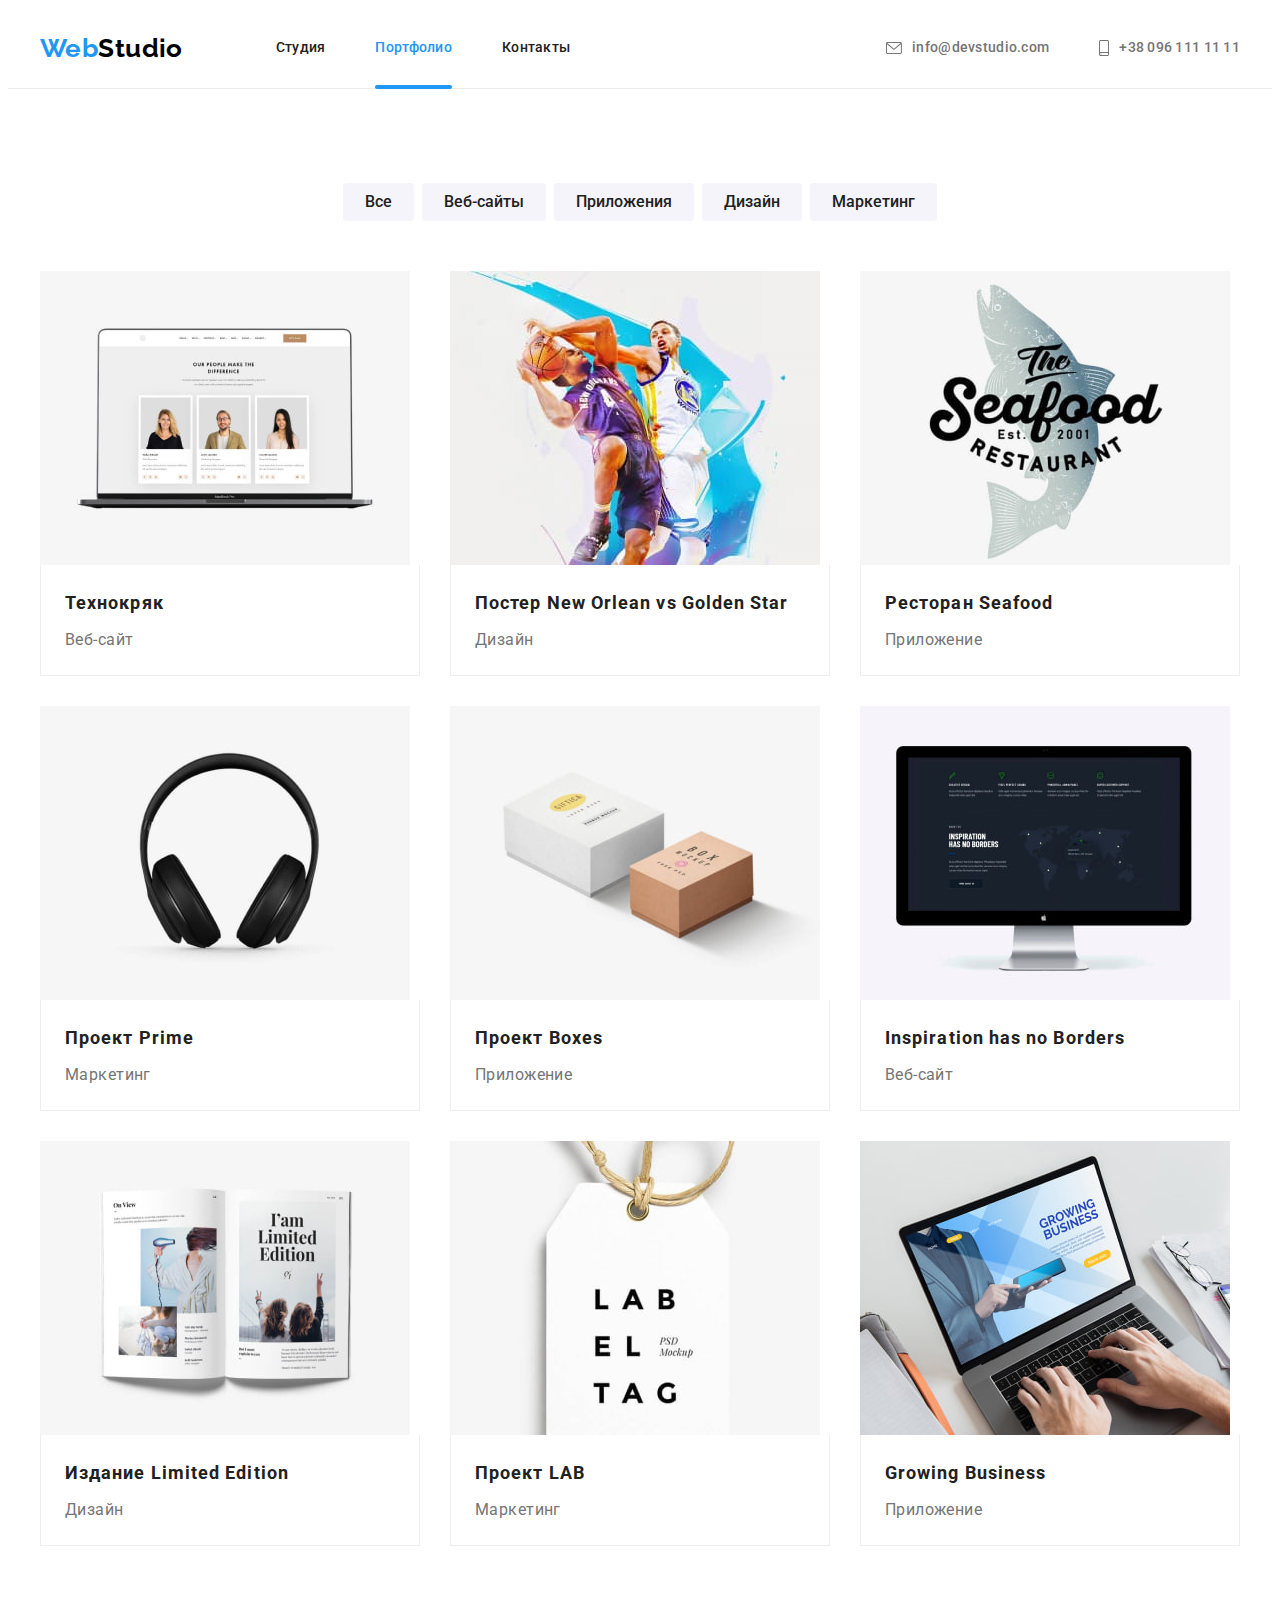
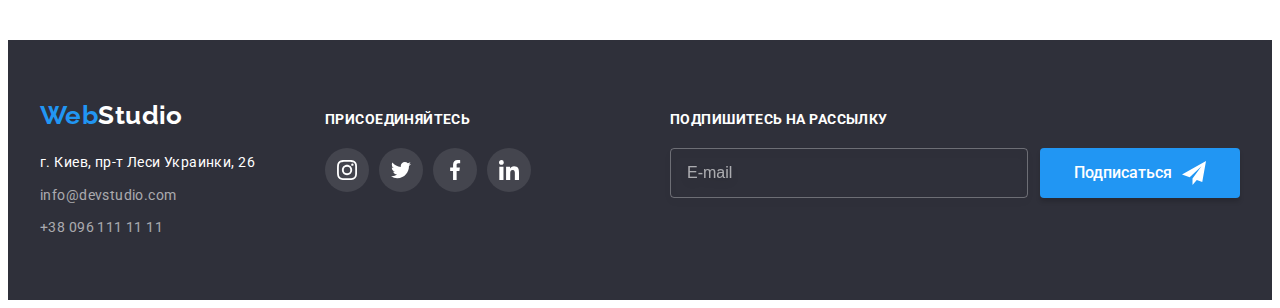
==== commit ddf2b0dd: "Готова ДЗ" ====
--- a/portfolio.html
+++ b/portfolio.html
@@ -118,11 +118,25 @@
             <li class="project-list__item">
               <a class="project-list__link" href="">
                 <div class="project-list__container">
-                  <img
-                    src="./images/portfolio-desc-1.jpg"
-                    alt="На экране ноутбука главная страница сайта"
-                    width="370"
-                  />
+                  <picture>
+                    <source
+                      srcset="./images/portfolio-desc-1.jpg 1x, ./images/portfolio-desc-1@2x.jpg 2x"
+                      media="(min-width: 1200px)"
+                    />
+                    <source
+                      srcset="./images/portfolio-tabl-1.jpg 1x, ./images/portfolio-tabl-1@2x.jpg 2x"
+                      media="(min-width: 768px)"
+                    />
+                    <source
+                      srcset="./images/portfolio-mob-1.jpg 1x, ./images/portfolio-mob-1@2x.jpg 2x"
+                      media="(max-width: 767px)"
+                    />
+                    <img
+                      src="./images/portfolio-desc-1.jpg"
+                      alt="На экране ноутбука главная страница сайта"
+                    />
+                  </picture>
+
                   <p class="project-list__overlay-description">
                     Технокряк это современная площадка распространения коронавируса. Компании
                     используют эту платформу для цифрового шпионажа и атак на защищённые сервера
@@ -139,7 +153,22 @@
             <li class="project-list__item">
               <a class="project-list__link" href="">
                 <div class="project-list__container">
-                  <img src="./images/portfolio-desc-2.jpg" alt="Два баскетболиста" width="370" />
+                  <picture>
+                    <source
+                      srcset="./images/portfolio-desc-2.jpg 1x, ./images/portfolio-desc-2@2x.jpg 2x"
+                      media="(min-width: 1200px)"
+                    />
+                    <source
+                      srcset="./images/portfolio-tabl-2.jpg 1x, ./images/portfolio-tabl-2@2x.jpg 2x"
+                      media="(min-width: 768px)"
+                    />
+                    <source
+                      srcset="./images/portfolio-mob-2.jpg 1x, ./images/portfolio-mob-2@2x.jpg 2x"
+                      media="(max-width: 767px)"
+                    />
+                    <img src="./images/portfolio-desc-2.jpg" alt="Два баскетболиста" />
+                  </picture>
+
                   <p class="project-list__overlay-description">
                     Технокряк это современная площадка распространения коронавируса. Компании
                     используют эту платформу для цифрового шпионажа и атак на защищённые сервера
@@ -158,7 +187,22 @@
             <li class="project-list__item">
               <a class="project-list__link" href="">
                 <div class="project-list__container">
-                  <img src="./images/portfolio-desc-3.jpg" alt="Логотип ресторана" width="370" />
+                  <picture>
+                    <source
+                      srcset="./images/portfolio-desc-3.jpg 1x, ./images/portfolio-desc-3@2x.jpg 2x"
+                      media="(min-width: 1200px)"
+                    />
+                    <source
+                      srcset="./images/portfolio-tabl-3.jpg 1x, ./images/portfolio-tabl-3@2x.jpg 2x"
+                      media="(min-width: 768px)"
+                    />
+                    <source
+                      srcset="./images/portfolio-mob-3.jpg 1x, ./images/portfolio-mob-3@2x.jpg 2x"
+                      media="(max-width: 767px)"
+                    />
+                    <img src="./images/portfolio-desc-3.jpg" alt="Логотип ресторана" />
+                  </picture>
+
                   <p class="project-list__overlay-description">
                     Технокряк это современная площадка распространения коронавируса. Компании
                     используют эту платформу для цифрового шпионажа и атак на защищённые сервера
@@ -175,11 +219,22 @@
             <li class="project-list__item">
               <a class="project-list__link" href="">
                 <div class="project-list__container">
-                  <img
-                    src="./images/portfolio-desc-4.jpg"
-                    alt="Наушники закрытого типа"
-                    width="370"
-                  />
+                  <picture>
+                    <source
+                      srcset="./images/portfolio-desc-4.jpg 1x, ./images/portfolio-desc-4@2x.jpg 2x"
+                      media="(min-width: 1200px)"
+                    />
+                    <source
+                      srcset="./images/portfolio-tabl-4.jpg 1x, ./images/portfolio-tabl-4@2x.jpg 2x"
+                      media="(min-width: 768px)"
+                    />
+                    <source
+                      srcset="./images/portfolio-mob-4.jpg 1x, ./images/portfolio-mob-4@2x.jpg 2x"
+                      media="(max-width: 767px)"
+                    />
+                    <img src="./images/portfolio-desc-4.jpg" alt="Наушники закрытого типа" />
+                  </picture>
+
                   <p class="project-list__overlay-description">
                     Технокряк это современная площадка распространения коронавируса. Компании
                     используют эту платформу для цифрового шпионажа и атак на защищённые сервера
@@ -196,11 +251,22 @@
             <li class="project-list__item">
               <a class="project-list__link" href="">
                 <div class="project-list__container">
-                  <img
-                    src="./images/portfolio-desc-5.jpg"
-                    alt="Две картонные коробки"
-                    width="370"
-                  />
+                  <picture>
+                    <source
+                      srcset="./images/portfolio-desc-5.jpg 1x, ./images/portfolio-desc-5@2x.jpg 2x"
+                      media="(min-width: 1200px)"
+                    />
+                    <source
+                      srcset="./images/portfolio-tabl-5.jpg 1x, ./images/portfolio-tabl-5@2x.jpg 2x"
+                      media="(min-width: 768px)"
+                    />
+                    <source
+                      srcset="./images/portfolio-mob-5.jpg 1x, ./images/portfolio-mob-5@2x.jpg 2x"
+                      media="(max-width: 767px)"
+                    />
+                    <img src="./images/portfolio-desc-5.jpg" alt="Две картонные коробки" />
+                  </picture>
+
                   <p class="project-list__overlay-description">
                     Технокряк это современная площадка распространения коронавируса. Компании
                     используют эту платформу для цифрового шпионажа и атак на защищённые сервера
@@ -217,11 +283,25 @@
             <li class="project-list__item">
               <a class="project-list__link" href="">
                 <div class="project-list__container">
-                  <img
-                    src="./images/portfolio-desc-6.jpg"
-                    alt="На экране монитора главная страница сайта"
-                    width="370"
-                  />
+                  <picture>
+                    <source
+                      srcset="./images/portfolio-desc-6.jpg 1x, ./images/portfolio-desc-6@2x.jpg 2x"
+                      media="(min-width: 1200px)"
+                    />
+                    <source
+                      srcset="./images/portfolio-tabl-6.jpg 1x, ./images/portfolio-tabl-6@2x.jpg 2x"
+                      media="(min-width: 768px)"
+                    />
+                    <source
+                      srcset="./images/portfolio-mob-6.jpg 1x, ./images/portfolio-mob-6@2x.jpg 2x"
+                      media="(max-width: 767px)"
+                    />
+                    <img
+                      src="./images/portfolio-desc-6.jpg"
+                      alt="На экране монитора главная страница сайта"
+                    />
+                  </picture>
+
                   <p class="project-list__overlay-description">
                     Технокряк это современная площадка распространения коронавируса. Компании
                     используют эту платформу для цифрового шпионажа и атак на защищённые сервера
@@ -238,7 +318,22 @@
             <li class="project-list__item">
               <a class="project-list__link" href="">
                 <div class="project-list__container">
-                  <img src="./images/portfolio-desc-7.jpg" alt="Раскрытая книга" width="370" />
+                  <picture>
+                    <source
+                      srcset="./images/portfolio-desc-7.jpg 1x, ./images/portfolio-desc-7@2x.jpg 2x"
+                      media="(min-width: 1200px)"
+                    />
+                    <source
+                      srcset="./images/portfolio-tabl-7.jpg 1x, ./images/portfolio-tabl-7@2x.jpg 2x"
+                      media="(min-width: 768px)"
+                    />
+                    <source
+                      srcset="./images/portfolio-mob-7.jpg 1x, ./images/portfolio-mob-7@2x.jpg 2x"
+                      media="(max-width: 767px)"
+                    />
+                    <img src="./images/portfolio-desc-7.jpg" alt="Раскрытая книга" />
+                  </picture>
+
                   <p class="project-list__overlay-description">
                     Технокряк это современная площадка распространения коронавируса. Компании
                     используют эту платформу для цифрового шпионажа и атак на защищённые сервера
@@ -257,11 +352,22 @@
             <li class="project-list__item">
               <a class="project-list__link" href="">
                 <div class="project-list__container">
-                  <img
-                    src="./images/portfolio-desc-8.jpg"
-                    alt="Бирка с названием компании"
-                    width="370"
-                  />
+                  <picture>
+                    <source
+                      srcset="./images/portfolio-desc-8.jpg 1x, ./images/portfolio-desc-8@2x.jpg 2x"
+                      media="(min-width: 1200px)"
+                    />
+                    <source
+                      srcset="./images/portfolio-tabl-8.jpg 1x, ./images/portfolio-tabl-8@2x.jpg 2x"
+                      media="(min-width: 768px)"
+                    />
+                    <source
+                      srcset="./images/portfolio-mob-8.jpg 1x, ./images/portfolio-mob-8@2x.jpg 2x"
+                      media="(max-width: 767px)"
+                    />
+                    <img src="./images/portfolio-desc-8.jpg" alt="Бирка с названием компании" />
+                  </picture>
+
                   <p class="project-list__overlay-description">
                     Технокряк это современная площадка распространения коронавируса. Компании
                     используют эту платформу для цифрового шпионажа и атак на защищённые сервера
@@ -278,11 +384,22 @@
             <li class="project-list__item">
               <a class="project-list__link" href="">
                 <div class="project-list__container">
-                  <img
-                    src="./images/portfolio-desc-9.jpg"
-                    alt="Человек печатает на ноутбуке"
-                    width="370"
-                  />
+                  <picture>
+                    <source
+                      srcset="./images/portfolio-desc-9.jpg 1x, ./images/portfolio-desc-9@2x.jpg 2x"
+                      media="(min-width: 1200px)"
+                    />
+                    <source
+                      srcset="./images/portfolio-tabl-9.jpg 1x, ./images/portfolio-tabl-9@2x.jpg 2x"
+                      media="(min-width: 768px)"
+                    />
+                    <source
+                      srcset="./images/portfolio-mob-9.jpg 1x, ./images/portfolio-mob-9@2x.jpg 2x"
+                      media="(max-width: 767px)"
+                    />
+                    <img src="./images/portfolio-desc-9.jpg" alt="Человек печатает на ноутбуке" />
+                  </picture>
+
                   <p class="project-list__overlay-description">
                     Технокряк это современная площадка распространения коронавируса. Компании
                     используют эту платформу для цифрового шпионажа и атак на защищённые сервера
--- a/css/main.min.css
+++ b/css/main.min.css
@@ -1,2 +1,2 @@
-h1,h2,h3,h4,h5,h6,p{margin-top:0;margin-bottom:0}ul{list-style:none;padding-left:0;margin-top:0;margin-bottom:0}img{display:block;max-width:100%;height:auto}body{font-family:'Roboto', sans-serif;font-size:14px;letter-spacing:0.03em;color:#757575;background-color:#fff}body.modal-open{overflow:hidden}@media screen and (max-width: 767px){body.mobile-menu-open{overflow:hidden}}a{display:inline-block;text-decoration:none}.visually-hidden{position:absolute;white-space:nowrap;width:1px;height:1px;overflow:hidden;border:0;padding:0;clip:rect(0 0 0 0);-webkit-clip-path:inset(50%);clip-path:inset(50%);margin:-1px}.logo{font-family:Raleway, sans-serif;font-weight:700;font-size:24px;line-height:1.17;color:#000}.logo--blue{color:#2196f3}.logo--dark{color:#fff}@media screen and (min-width: 1200px){.logo{font-size:26px;line-height:1.19}}.button,.submit-button,.filter-list__button{display:inline-block;border:0;border-radius:4px;padding:6px 22px;font-family:inherit;font-weight:500;font-size:16px;line-height:1.62;text-align:center;color:#212121;background-color:#fff;cursor:pointer;-webkit-user-select:none;-moz-user-select:none;-ms-user-select:none;user-select:none}.submit-button{display:-webkit-box;display:-ms-flexbox;display:flex;-webkit-box-align:center;-ms-flex-align:center;align-items:center;-webkit-box-pack:center;-ms-flex-pack:center;justify-content:center;width:200px;height:50px;color:#fff;background-color:#2196f3;-webkit-box-shadow:0px 4px 4px rgba(0,0,0,0.15);box-shadow:0px 4px 4px rgba(0,0,0,0.15);-webkit-transition:background-color 250ms cubic-bezier(0.4, 0, 0.2, 1);transition:background-color 250ms cubic-bezier(0.4, 0, 0.2, 1)}.submit-button:hover,.submit-button:focus{background-color:#188ce8}.submit-button__icon{margin-left:10px}.close-button{display:-webkit-box;display:-ms-flexbox;display:flex;-webkit-box-pack:center;-ms-flex-pack:center;justify-content:center;-webkit-box-align:center;-ms-flex-align:center;align-items:center;padding:5px;width:30px;height:30px;background-color:transparent;border:1px solid rgba(0,0,0,0.1);border-radius:50%;cursor:pointer;-webkit-transition:fill 250ms cubic-bezier(0.4, 0, 0.2, 1);transition:fill 250ms cubic-bezier(0.4, 0, 0.2, 1)}.close-button:hover,.close-button:focus{fill:#2196f3}.social{display:-webkit-box;display:-ms-flexbox;display:flex;-webkit-box-pack:center;-ms-flex-pack:center;justify-content:center}.social__item{width:44px;height:44px}.social__item:not(:last-child){margin-right:10px}.social__link{display:-webkit-box;display:-ms-flexbox;display:flex;-webkit-box-pack:center;-ms-flex-pack:center;justify-content:center;-webkit-box-align:center;-ms-flex-align:center;align-items:center;width:100%;height:100%;border-radius:50%;color:#afb1b8;-webkit-transition:color 250ms cubic-bezier(0.4, 0, 0.2, 1),background-color 250ms cubic-bezier(0.4, 0, 0.2, 1);transition:color 250ms cubic-bezier(0.4, 0, 0.2, 1),background-color 250ms cubic-bezier(0.4, 0, 0.2, 1)}.social__link--dark{color:#fff;background-color:rgba(255,255,255,0.1)}.social__link:hover,.social__link:focus{border-radius:50%;background-color:#2196f3;color:#ffffff}.social__icon{fill:currentColor}.backdrop{position:fixed;top:0;left:0;height:100vh;width:100vw;overflow-y:scroll;background-color:rgba(0,0,0,0.2);opacity:1;-webkit-transition:opacity 250ms cubic-bezier(0.4, 0, 0.2, 1),visibility 250ms cubic-bezier(0.4, 0, 0.2, 1);transition:opacity 250ms cubic-bezier(0.4, 0, 0.2, 1),visibility 250ms cubic-bezier(0.4, 0, 0.2, 1)}@media screen and (max-width: 767px){.backdrop{padding:90px 15px}}.backdrop--is-hidden{visibility:hidden;opacity:0;pointer-events:none}.container{margin-right:auto;margin-left:auto;padding:0 15px}@media screen and (min-width: 480px){.container{width:480px}}@media screen and (min-width: 768px){.container{width:768px}}@media screen and (min-width: 1200px){.container{width:1200px}}.section{padding:60px 0}@media screen and (min-width: 1200px){.section{padding:94px 0}}.section--no-padding{padding-top:0}@media screen and (max-width: 1199px){.section--is-hidden{display:none}}.section--other-background{background-color:#f5f4fa}.section__title{margin-bottom:30px;font-weight:700;font-size:28px;line-height:1.18;text-align:center;color:#212121}@media screen and (min-width: 1200px){.section__title{font-size:36px;line-height:1.17;margin-bottom:50px}}.header{border-bottom:1px solid #ececec}.container__header{display:-webkit-box;display:-ms-flexbox;display:flex;-webkit-box-align:center;-ms-flex-align:center;align-items:center}@media screen and (max-width: 767px){.container__header{-webkit-box-pack:justify;-ms-flex-pack:justify;justify-content:space-between}}.logo__header{padding:16px 0}@media screen and (min-width: 768px){.logo__header{padding:0;margin-right:93px}}.menu-btn{display:-webkit-inline-box;display:-ms-inline-flexbox;display:inline-flex;margin:0;padding:0;border:none;background-color:transparent;cursor:pointer;-webkit-transition:fill 250ms cubic-bezier(0.4, 0, 0.2, 1);transition:fill 250ms cubic-bezier(0.4, 0, 0.2, 1)}.menu-btn:hover,.menu-btn:focus{fill:#2196f3}@media screen and (min-width: 768px){.menu-open-btn{display:none}}.menu-close-btn{position:absolute;top:10px;right:15px}@media screen and (min-width: 768px){.menu-close-btn{display:none}}@media screen and (max-width: 767px){.mobile-menu{display:-webkit-box;display:-ms-flexbox;display:flex;-webkit-box-orient:vertical;-webkit-box-direction:normal;-ms-flex-direction:column;flex-direction:column;position:fixed;z-index:2;top:0;left:0;width:100vw;height:100vh;padding:48px 40px;-webkit-transform:translateX(100%);transform:translateX(100%);-webkit-transition:-webkit-transform 250ms cubic-bezier(0.4, 0, 0.2, 1);transition:-webkit-transform 250ms cubic-bezier(0.4, 0, 0.2, 1);transition:transform 250ms cubic-bezier(0.4, 0, 0.2, 1);transition:transform 250ms cubic-bezier(0.4, 0, 0.2, 1), -webkit-transform 250ms cubic-bezier(0.4, 0, 0.2, 1);background-color:#fff}.mobile-menu.is-open{-webkit-transform:translateX(0);transform:translateX(0)}}@media screen and (min-width: 768px){.mobile-menu{display:-webkit-box;display:-ms-flexbox;display:flex;-webkit-box-flex:1;-ms-flex-positive:1;flex-grow:1}}@media screen and (min-width: 768px){.site-nav{display:-webkit-box;display:-ms-flexbox;display:flex;-webkit-box-align:center;-ms-flex-align:center;align-items:center}}@media screen and (min-width: 768px){.nav-list{display:-webkit-box;display:-ms-flexbox;display:flex}}@media screen and (max-width: 767px){.nav-list__item:not(:last-child){margin-bottom:32px}.nav-list__item:last-child{margin-bottom:64px}}@media screen and (min-width: 768px){.nav-list__item{position:relative}.nav-list__item:not(:last-child){margin-right:50px}}.nav-list__link{display:block;font-weight:500;font-size:40px;line-height:1.18;letter-spacing:0.02em;color:#212121;-webkit-transition:color 250ms cubic-bezier(0.4, 0, 0.2, 1);transition:color 250ms cubic-bezier(0.4, 0, 0.2, 1)}.nav-list__link:hover,.nav-list__link:focus{color:#2196f3}@media screen and (min-width: 768px){.nav-list__link{padding-top:32px;padding-bottom:32px;font-size:14px;line-height:1.14}}.nav-list__link--current{color:#2196f3}@media screen and (min-width: 768px){.nav-list__link--current::after{content:'';position:absolute;bottom:-1px;display:block;height:4px;width:100%;background-color:#2196f3;border-radius:2px;-webkit-animation:moveCurrentDecoration 350ms cubic-bezier(0.4, 0, 0.2, 1);animation:moveCurrentDecoration 350ms cubic-bezier(0.4, 0, 0.2, 1)}}@-webkit-keyframes moveCurrentDecoration{0%{-webkit-transform:scaleX(0);transform:scaleX(0);-webkit-transform-origin:center left;transform-origin:center left;opacity:0}100%{-webkit-transform:scaleX(1);transform:scaleX(1);-webkit-transform-origin:center left;transform-origin:center left;opacity:1}}@keyframes moveCurrentDecoration{0%{-webkit-transform:scaleX(0);transform:scaleX(0);-webkit-transform-origin:center left;transform-origin:center left;opacity:0}100%{-webkit-transform:scaleX(1);transform:scaleX(1);-webkit-transform-origin:center left;transform-origin:center left;opacity:1}}.contact-list{display:-webkit-box;display:-ms-flexbox;display:flex}@media screen and (max-width: 767px){.contact-list{-webkit-box-orient:vertical;-webkit-box-direction:reverse;-ms-flex-direction:column-reverse;flex-direction:column-reverse;margin-bottom:64px;margin-top:auto}}@media screen and (min-width: 768px) and (max-width: 1199px){.contact-list{-webkit-box-pack:center;-ms-flex-pack:center;justify-content:center;-webkit-box-orient:vertical;-webkit-box-direction:normal;-ms-flex-direction:column;flex-direction:column;margin-left:auto}}@media screen and (min-width: 1200px){.contact-list{margin-left:auto}}@media screen and (max-width: 767px){.contact-list__item:last-child{margin-bottom:32px}}@media screen and (min-width: 768px) and (max-width: 1199px){.contact-list__item:not(:last-child){margin-bottom:10px}}@media screen and (min-width: 1200px){.contact-list__item:not(:last-child){margin-right:50px}}.contact-list__link{display:-webkit-box;display:-ms-flexbox;display:flex;-webkit-box-align:center;-ms-flex-align:center;align-items:center;font-weight:500;font-size:24px;line-height:1.17;letter-spacing:0.02em;color:#757575;-webkit-transition:color 250ms cubic-bezier(0.4, 0, 0.2, 1);transition:color 250ms cubic-bezier(0.4, 0, 0.2, 1)}.contact-list__link:hover,.contact-list__link:focus{color:#2196f3}@media screen and (min-width: 768px){.contact-list__link{font-size:12px}}@media screen and (min-width: 1200px){.contact-list__link{padding-top:32px;padding-bottom:32px;font-size:14px;line-height:1.14}}@media screen and (max-width: 767px){.contact-list__link--accent{font-weight:500;font-size:34px;line-height:1.18;color:#2196f3}.contact-list__link--accent:hover,.contact-list__link--accent:focus{color:#188ce8}}.contact-list__icon-envelope,.contact-list__icon-phone{display:none}@media screen and (min-width: 768px){.contact-list__icon-envelope,.contact-list__icon-phone{display:block;margin-right:8px;fill:currentColor}}@media screen and (min-width: 1200px){.contact-list__icon-envelope,.contact-list__icon-phone{margin-right:10px}}@media screen and (min-width: 768px){.contact-list__icon-envelope{width:14px;height:10px}}@media screen and (min-width: 1200px){.contact-list__icon-envelope{width:16px;height:12px}}@media screen and (min-width: 768px){.contact-list__icon-phone{width:10px;height:14px}}@media screen and (min-width: 1200px){.contact-list__icon-phone{width:10px;height:16px}}.social-list{display:-webkit-box;display:-ms-flexbox;display:flex;-ms-flex-wrap:wrap;flex-wrap:wrap}@media screen and (min-width: 768px){.social-list{display:none}}.social-list__item:not(:last-child){margin-right:20px;margin-bottom:20px}.social-list__link{font-weight:500;font-size:18px;line-height:1.22;letter-spacing:0.02em;color:#2196f3;-webkit-transition:color 250ms cubic-bezier(0.4, 0, 0.2, 1);transition:color 250ms cubic-bezier(0.4, 0, 0.2, 1)}.social-list__link:hover,.social-list__link:focus{color:#188ce8}.hero{max-width:1600px;padding:118px 0;margin-right:auto;margin-left:auto;text-align:center;background-color:#2f303a;background-image:-webkit-gradient(linear, left top, left bottom, from(rgba(47,48,58,0.4)), to(rgba(47,48,58,0.4))),url(../images/bgi-hero-desc.jpg);background-image:linear-gradient(to bottom, rgba(47,48,58,0.4), rgba(47,48,58,0.4)),url(../images/bgi-hero-desc.jpg);background-repeat:no-repeat;background-position:center;background-size:cover}@media screen and (min-width: 1200px){.hero{padding:200px 0}}.hero__title{margin-left:auto;margin-right:auto;margin-bottom:30px;font-weight:900;font-size:26px;line-height:1.62;letter-spacing:0.06em;text-transform:uppercase;color:#fff}@media screen and (min-width: 1200px){.hero__title{font-size:44px;line-height:1.36}}.hero__button{padding:10px 32px;font-weight:700;line-height:1.87;letter-spacing:0.06em;color:#fff;background-color:#2196f3;-webkit-box-shadow:0px 4px 4px rgba(0,0,0,0.15);box-shadow:0px 4px 4px rgba(0,0,0,0.15);-webkit-transition:background-color 250ms cubic-bezier(0.4, 0, 0.2, 1);transition:background-color 250ms cubic-bezier(0.4, 0, 0.2, 1)}.hero__button:hover,.hero__button:focus{background-color:#188ce8}@media screen and (min-width: 768px){.feature-list{display:-webkit-box;display:-ms-flexbox;display:flex;-ms-flex-wrap:wrap;flex-wrap:wrap;margin:-15px}}@media screen and (max-width: 767px){.feature-list__item:not(:last-child){margin-bottom:30px}}@media screen and (min-width: 768px){.feature-list__item{margin:15px;-ms-flex-preferred-size:calc((100% - 30px * 2) / 2);flex-basis:calc((100% - 30px * 2) / 2)}}@media screen and (min-width: 1200px){.feature-list__item{margin:15px;-ms-flex-preferred-size:calc((100% - 30px * 4) / 4);flex-basis:calc((100% - 30px * 4) / 4)}}.feature-list__container{display:-webkit-box;display:-ms-flexbox;display:flex;-webkit-box-pack:center;-ms-flex-pack:center;justify-content:center;-webkit-box-align:center;-ms-flex-align:center;align-items:center;height:120px;margin-bottom:30px;border-radius:4px;background-color:#f5f4fa}.feature-list__title{margin-bottom:10px;color:#212121;font-weight:700;font-size:14px;line-height:1.13;text-transform:uppercase}@media screen and (max-width: 767px){.feature-list__title{text-align:center}}.feature-list__text{line-height:1.71}.service-list{display:-webkit-box;display:-ms-flexbox;display:flex;margin:-15px}.service-list__item{position:relative;margin:15px;-ms-flex-preferred-size:calc((100% - 30px * 3) / 3);flex-basis:calc((100% - 30px * 3) / 3)}.service-list__title{position:absolute;bottom:0;left:0;display:-webkit-box;display:-ms-flexbox;display:flex;-webkit-box-pack:center;-ms-flex-pack:center;justify-content:center;-webkit-box-align:center;-ms-flex-align:center;align-items:center;width:100%;height:70px;font-size:14px;font-weight:700;line-height:1.14;text-align:center;text-transform:uppercase;color:#fff;background-color:rgba(47,48,58,0.8)}@media screen and (min-width: 768px){.team-list{display:-webkit-box;display:-ms-flexbox;display:flex;-ms-flex-wrap:wrap;flex-wrap:wrap;margin:-15px}}.team-list__item{background-color:#fff;-webkit-box-shadow:0px 1px 3px rgba(0,0,0,0.12),0px 1px 1px rgba(0,0,0,0.14),0px 2px 1px rgba(0,0,0,0.2);box-shadow:0px 1px 3px rgba(0,0,0,0.12),0px 1px 1px rgba(0,0,0,0.14),0px 2px 1px rgba(0,0,0,0.2);border-radius:0px 0px 4px 4px}@media screen and (max-width: 767px){.team-list__item:not(:last-child){margin-bottom:30px}}@media screen and (min-width: 768px){.team-list__item{margin:15px;-ms-flex-preferred-size:calc((100% - 30px * 2) / 2);flex-basis:calc((100% - 30px * 2) / 2)}}@media screen and (min-width: 1200px){.team-list__item{margin:15px;-ms-flex-preferred-size:calc((100% - 30px * 4) / 4);flex-basis:calc((100% - 30px * 4) / 4)}}.team-list__container{padding-top:30px;padding-bottom:24px}@media screen and (min-width: 1200px){.team-list__container{padding-bottom:30px}}.team-list__title{margin-bottom:10px;font-weight:500;font-size:16px;line-height:1.19;text-align:center;color:#212121}.team-list__text{margin-bottom:16px;font-size:16px;line-height:1.19;text-align:center}.clients-list{display:-webkit-box;display:-ms-flexbox;display:flex;-ms-flex-wrap:wrap;flex-wrap:wrap;margin:-15px}.clients-list__item{height:92px;margin:15px;-ms-flex-preferred-size:calc((100% - 30px * 2) / 2);flex-basis:calc((100% - 30px * 2) / 2)}@media screen and (min-width: 768px){.clients-list__item{-ms-flex-preferred-size:calc((100% - 30px * 3) / 3);flex-basis:calc((100% - 30px * 3) / 3)}}@media screen and (min-width: 1200px){.clients-list__item{-ms-flex-preferred-size:calc((100% - 30px * 6) / 6);flex-basis:calc((100% - 30px * 6) / 6)}}.clients-list__link{display:-webkit-box;display:-ms-flexbox;display:flex;-webkit-box-pack:center;-ms-flex-pack:center;justify-content:center;-webkit-box-align:center;-ms-flex-align:center;align-items:center;width:100%;height:100%;border:1px solid #afb1b8;border-radius:4px;color:#afb1b8;-webkit-transition:color 250ms cubic-bezier(0.4, 0, 0.2, 1),border-color 250ms cubic-bezier(0.4, 0, 0.2, 1);transition:color 250ms cubic-bezier(0.4, 0, 0.2, 1),border-color 250ms cubic-bezier(0.4, 0, 0.2, 1)}.clients-list__link:hover,.clients-list__link:focus{color:#2196f3;border-color:#2196f3}.clients-list__icon{fill:currentColor}.footer{padding-top:60px;padding-bottom:60px;background-color:#2f303a}@media screen and (min-width: 768px){.footer__elements{display:-webkit-box;display:-ms-flexbox;display:flex;-ms-flex-wrap:wrap;flex-wrap:wrap;-webkit-box-pack:justify;-ms-flex-pack:justify;justify-content:space-between}}@media screen and (min-width: 1200px){.footer__elements{-webkit-box-pack:start;-ms-flex-pack:start;justify-content:start;-ms-flex-wrap:nowrap;flex-wrap:nowrap;-webkit-box-align:baseline;-ms-flex-align:baseline;align-items:baseline}}.footer_first-column{text-align:center;margin-bottom:60px}@media screen and (min-width: 768px){.footer_first-column{margin-left:61px}}@media screen and (min-width: 1200px){.footer_first-column{margin:0 70px 0 0;text-align:start}}.footer__second-column{text-align:center;margin-bottom:60px}@media screen and (min-width: 768px){.footer__second-column{margin:5px 74px 0 0}}@media screen and (min-width: 1200px){.footer__second-column{margin:0;text-align:start}}.footer__third-column{text-align:center}@media screen and (min-width: 768px){.footer__third-column{display:-webkit-box;display:-ms-flexbox;display:flex;-webkit-box-orient:vertical;-webkit-box-direction:normal;-ms-flex-direction:column;flex-direction:column;-webkit-box-flex:1;-ms-flex-positive:1;flex-grow:1}}@media screen and (min-width: 1200px){.footer__third-column{margin-left:auto;display:block;text-align:start;-webkit-box-flex:0;-ms-flex-positive:0;flex-grow:0}}.logo__footer{margin-bottom:20px}.address-list{font-style:normal}.address-list__item:not(:last-child){margin-bottom:8px}@media screen and (min-width: 1200px){.address-list__item:not(:last-child){margin-bottom:9px}}.address-list__link{line-height:1.71;color:#fff;-webkit-transition:color 250ms cubic-bezier(0.4, 0, 0.2, 1);transition:color 250ms cubic-bezier(0.4, 0, 0.2, 1)}.address-list__link--gray{color:rgba(255,255,255,0.6)}.address-list__link:hover,.address-list__link:focus{color:#2196f3}.footer__text{margin-bottom:20px;text-transform:uppercase;font-weight:700;line-height:1.14;color:#fff}@media screen and (min-width: 1200px){.mailing-form{display:-webkit-box;display:-ms-flexbox;display:flex;-webkit-box-align:center;-ms-flex-align:center;align-items:center}}.mailing-form__input{margin-bottom:20px;width:100%;height:50px;padding:0 16px;font-size:16px;line-height:1.25;color:rgba(255,255,255,0.6);background-color:transparent;border:1px solid rgba(255,255,255,0.3);-webkit-box-sizing:border-box;box-sizing:border-box;-webkit-filter:drop-shadow(0px 4px 4px rgba(0,0,0,0.15));filter:drop-shadow(0px 4px 4px rgba(0,0,0,0.15));border-radius:4px}.mailing-form__input::-webkit-input-placeholder{color:rgba(255,255,255,0.6)}.mailing-form__input:-ms-input-placeholder{color:rgba(255,255,255,0.6)}.mailing-form__input::-ms-input-placeholder{color:rgba(255,255,255,0.6)}.mailing-form__input::placeholder{color:rgba(255,255,255,0.6)}@media screen and (min-width: 768px){.mailing-form__input{width:450px}}@media screen and (min-width: 1200px){.mailing-form__input{margin-bottom:0;margin-right:12px;width:358px}}@media screen and (max-width: 1199px){.mailing-form__submit-button{margin-left:auto;margin-right:auto}}.modal-window{position:relative;min-height:581px;padding:40px;-webkit-box-shadow:0px 1px 3px rgba(0,0,0,0.12),0px 1px 1px rgba(0,0,0,0.14),0px 2px 1px rgba(0,0,0,0.2);box-shadow:0px 1px 3px rgba(0,0,0,0.12),0px 1px 1px rgba(0,0,0,0.14),0px 2px 1px rgba(0,0,0,0.2);border-radius:4px;background:#ffffff;-webkit-transition:-webkit-transform 250ms cubic-bezier(0.4, 0, 0.2, 1);transition:-webkit-transform 250ms cubic-bezier(0.4, 0, 0.2, 1);transition:transform 250ms cubic-bezier(0.4, 0, 0.2, 1);transition:transform 250ms cubic-bezier(0.4, 0, 0.2, 1), -webkit-transform 250ms cubic-bezier(0.4, 0, 0.2, 1)}@media screen and (min-width: 768px){.modal-window{width:450px;position:absolute;top:50%;left:50%;-webkit-transform:translate(-50%, -50%) scale(1);transform:translate(-50%, -50%) scale(1)}.backdrop--is-hidden .modal-window{-webkit-transform:translate(-50%, -50%) scale(1.1);transform:translate(-50%, -50%) scale(1.1)}}@media screen and (min-width: 1200px){.modal-window{width:528px}}.modal-window__close-button{position:absolute;top:8px;right:8px}.modal-window__title{margin-bottom:12px;font-weight:700;font-size:20px;line-height:1.5;text-align:center;color:#212121}@media screen and (min-width: 1200px){.modal-window__title{line-height:1.15}}.modal-form__field{margin-bottom:10px}.modal-form__label{display:block;margin-bottom:4px;font-size:12px;line-height:1.17;letter-spacing:0.01em}.modal-form__input{width:100%;height:40px;padding:0 10px 0 42px;font-size:16px;color:#212121;background-color:transparent;border:1px solid rgba(33,33,33,0.2);border-radius:4px;outline:none;-webkit-transition:border-color 250ms cubic-bezier(0.4, 0, 0.2, 1);transition:border-color 250ms cubic-bezier(0.4, 0, 0.2, 1)}.modal-form__input:focus{border-color:#2196f3}.modal-form__input-container{position:relative}.modal-form__icon{position:absolute;top:50%;left:12px;-webkit-transform:translateY(-50%);transform:translateY(-50%);-webkit-transition:fill 250ms cubic-bezier(0.4, 0, 0.2, 1);transition:fill 250ms cubic-bezier(0.4, 0, 0.2, 1)}.modal-form__input:focus+.modal-form__icon{fill:#2196f3}.modal-form__textarea-container{margin-bottom:20px}.modal-form__textarea{display:block;width:100%;height:120px;padding:12px 16px;line-height:1.14;letter-spacing:0.01em;color:#212121;background-color:transparent;border:1px solid rgba(33,33,33,0.2);border-radius:4px;resize:none;outline:none;-webkit-transition:border-color 250ms cubic-bezier(0.4, 0, 0.2, 1);transition:border-color 250ms cubic-bezier(0.4, 0, 0.2, 1)}.modal-form__textarea::-webkit-input-placeholder{color:rgba(117,117,117,0.5)}.modal-form__textarea:-ms-input-placeholder{color:rgba(117,117,117,0.5)}.modal-form__textarea::-ms-input-placeholder{color:rgba(117,117,117,0.5)}.modal-form__textarea::placeholder{color:rgba(117,117,117,0.5)}.modal-form__textarea:focus{border-color:#2196f3}.modal-form__checkbox-label{display:-webkit-box;display:-ms-flexbox;display:flex;-webkit-box-pack:center;-ms-flex-pack:center;justify-content:center;-webkit-box-align:center;-ms-flex-align:center;align-items:center;margin-bottom:30px}.modal-form__custom-checkbox{display:-webkit-box;display:-ms-flexbox;display:flex;-webkit-box-pack:center;-ms-flex-pack:center;justify-content:center;-webkit-box-align:center;-ms-flex-align:center;align-items:center;margin-right:8px;width:16px;height:15px;border:2px solid #212121;border-radius:2px}.modal-form__checkbox:checked+.modal-form__custom-checkbox{background-color:#188ce8;border:none}.modal-form__checkbox:focus+.modal-form__custom-checkbox{outline:#2196f3 solid 1px}.modal-form__custom-checkbox-icon{fill:transparent}.modal-form__checkbox:checked+.modal-form__custom-checkbox .modal-form__custom-checkbox-icon{fill:#ffffff}.modal-form__checkbox-label-text{font-size:12px;line-height:1.17}@media screen and (min-width: 1200px){.modal-form__checkbox-label-text{font-size:14px;line-height:1.71}}.modal-form__checkbox-label-link{text-decoration:underline;color:#2196f3}.modal-form__submit-button{margin-left:auto;margin-right:auto}.filter-list{margin-bottom:25px;font-size:0}@media screen and (min-width: 768px){.filter-list{display:-webkit-box;display:-ms-flexbox;display:flex;-ms-flex-wrap:wrap;flex-wrap:wrap;-webkit-box-pack:center;-ms-flex-pack:center;justify-content:center;margin-bottom:30px}}@media screen and (min-width: 1200px){.filter-list{margin-bottom:50px}}.filter-list__item:not(:last-child){margin-right:8px}@media screen and (max-width: 767px){.filter-list__item{display:inline-block;padding-bottom:15px}}.filter-list__button{color:#212121;background-color:#f5f4fa;-webkit-transition:color 250ms cubic-bezier(0.4, 0, 0.2, 1),background-color 250ms cubic-bezier(0.4, 0, 0.2, 1),-webkit-box-shadow 250ms cubic-bezier(0.4, 0, 0.2, 1);transition:color 250ms cubic-bezier(0.4, 0, 0.2, 1),background-color 250ms cubic-bezier(0.4, 0, 0.2, 1),-webkit-box-shadow 250ms cubic-bezier(0.4, 0, 0.2, 1);transition:color 250ms cubic-bezier(0.4, 0, 0.2, 1),background-color 250ms cubic-bezier(0.4, 0, 0.2, 1),box-shadow 250ms cubic-bezier(0.4, 0, 0.2, 1);transition:color 250ms cubic-bezier(0.4, 0, 0.2, 1),background-color 250ms cubic-bezier(0.4, 0, 0.2, 1),box-shadow 250ms cubic-bezier(0.4, 0, 0.2, 1),-webkit-box-shadow 250ms cubic-bezier(0.4, 0, 0.2, 1)}.filter-list__button:hover,.filter-list__button:focus{color:#fff;background-color:#2196f3;-webkit-box-shadow:0px 3px 1px rgba(0,0,0,0.1),0px 1px 2px rgba(0,0,0,0.08),0px 2px 2px rgba(0,0,0,0.12);box-shadow:0px 3px 1px rgba(0,0,0,0.1),0px 1px 2px rgba(0,0,0,0.08),0px 2px 2px rgba(0,0,0,0.12)}@media screen and (min-width: 768px){.project-list{display:-webkit-box;display:-ms-flexbox;display:flex;-ms-flex-wrap:wrap;flex-wrap:wrap;margin:-15px}}@media screen and (max-width: 767px){.project-list__item:not(:last-child){margin-bottom:30px}}@media screen and (min-width: 768px){.project-list__item{margin:15px;-ms-flex-preferred-size:calc((100% - 30px * 2) / 2);flex-basis:calc((100% - 30px * 2) / 2)}}@media screen and (min-width: 1200px){.project-list__item{margin:15px;-ms-flex-preferred-size:calc((100% - 30px * 3) / 3);flex-basis:calc((100% - 30px * 3) / 3)}}.project-list__link{display:-webkit-box;display:-ms-flexbox;display:flex;-webkit-box-orient:vertical;-webkit-box-direction:normal;-ms-flex-direction:column;flex-direction:column;height:100%;-webkit-transition:-webkit-box-shadow 250ms cubic-bezier(0.4, 0, 0.2, 1);transition:-webkit-box-shadow 250ms cubic-bezier(0.4, 0, 0.2, 1);transition:box-shadow 250ms cubic-bezier(0.4, 0, 0.2, 1);transition:box-shadow 250ms cubic-bezier(0.4, 0, 0.2, 1), -webkit-box-shadow 250ms cubic-bezier(0.4, 0, 0.2, 1)}.project-list__link:hover,.project-list__link:focus{-webkit-box-shadow:0px 1px 1px rgba(0,0,0,0.12),0px 4px 4px rgba(0,0,0,0.06),1px 4px 6px rgba(0,0,0,0.16);box-shadow:0px 1px 1px rgba(0,0,0,0.12),0px 4px 4px rgba(0,0,0,0.06),1px 4px 6px rgba(0,0,0,0.16)}.project-list__container{position:relative;overflow:hidden}.project-list__overlay-description{position:absolute;top:0;left:0;display:-webkit-box;display:-ms-flexbox;display:flex;-webkit-box-align:center;-ms-flex-align:center;align-items:center;width:100%;height:100%;padding:0 24px;font-size:18px;line-height:1.56;color:#ffffff;background-color:rgba(33,150,243,0.9);-webkit-transform:translateY(100%);transform:translateY(100%);-webkit-transition:-webkit-transform 250ms cubic-bezier(0.4, 0, 0.2, 1);transition:-webkit-transform 250ms cubic-bezier(0.4, 0, 0.2, 1);transition:transform 250ms cubic-bezier(0.4, 0, 0.2, 1);transition:transform 250ms cubic-bezier(0.4, 0, 0.2, 1), -webkit-transform 250ms cubic-bezier(0.4, 0, 0.2, 1)}.project-list__link:hover .project-list__overlay-description,.project-list__link:focus .project-list__overlay-description{-webkit-transform:translateY(0);transform:translateY(0)}.project-list__thumb{-webkit-box-flex:1;-ms-flex-positive:1;flex-grow:1;padding:20px 24px;border:1px solid #eee;border-top:transparent}.project-list__title{margin-bottom:4px;font-weight:700;font-size:18px;line-height:2;letter-spacing:0.06em;color:#212121}.project-list__text{font-size:16px;line-height:1.87;color:#757575}
+h1,h2,h3,h4,h5,h6,p{margin-top:0;margin-bottom:0}ul{list-style:none;padding-left:0;margin-top:0;margin-bottom:0}img{display:block;max-width:100%;height:auto}body{font-family:'Roboto', sans-serif;font-size:14px;letter-spacing:0.03em;color:#757575;background-color:#fff}body.modal-open{overflow:hidden}@media screen and (max-width: 767px){body.mobile-menu-open{overflow:hidden}}a{display:inline-block;text-decoration:none}.visually-hidden{position:absolute;white-space:nowrap;width:1px;height:1px;overflow:hidden;border:0;padding:0;clip:rect(0 0 0 0);-webkit-clip-path:inset(50%);clip-path:inset(50%);margin:-1px}.logo{font-family:Raleway, sans-serif;font-weight:700;font-size:24px;line-height:1.17;color:#000}.logo--blue{color:#2196f3}.logo--dark{color:#fff}@media screen and (min-width: 1200px){.logo{font-size:26px;line-height:1.19}}.button,.submit-button,.filter-list__button{display:inline-block;border:0;border-radius:4px;padding:6px 22px;font-family:inherit;font-weight:500;font-size:16px;line-height:1.62;text-align:center;color:#212121;background-color:#fff;cursor:pointer;-webkit-user-select:none;-moz-user-select:none;-ms-user-select:none;user-select:none}.submit-button{display:-webkit-box;display:-ms-flexbox;display:flex;-webkit-box-align:center;-ms-flex-align:center;align-items:center;-webkit-box-pack:center;-ms-flex-pack:center;justify-content:center;width:200px;height:50px;color:#fff;background-color:#2196f3;-webkit-box-shadow:0px 4px 4px rgba(0,0,0,0.15);box-shadow:0px 4px 4px rgba(0,0,0,0.15);-webkit-transition:background-color 250ms cubic-bezier(0.4, 0, 0.2, 1);transition:background-color 250ms cubic-bezier(0.4, 0, 0.2, 1)}.submit-button:hover,.submit-button:focus{background-color:#188ce8}.submit-button__icon{margin-left:10px}.close-button{display:-webkit-box;display:-ms-flexbox;display:flex;-webkit-box-pack:center;-ms-flex-pack:center;justify-content:center;-webkit-box-align:center;-ms-flex-align:center;align-items:center;padding:5px;width:30px;height:30px;background-color:transparent;border:1px solid rgba(0,0,0,0.1);border-radius:50%;cursor:pointer;-webkit-transition:fill 250ms cubic-bezier(0.4, 0, 0.2, 1);transition:fill 250ms cubic-bezier(0.4, 0, 0.2, 1)}.close-button:hover,.close-button:focus{fill:#2196f3}.social{display:-webkit-box;display:-ms-flexbox;display:flex;-webkit-box-pack:center;-ms-flex-pack:center;justify-content:center}.social__item{width:44px;height:44px}.social__item:not(:last-child){margin-right:10px}.social__link{display:-webkit-box;display:-ms-flexbox;display:flex;-webkit-box-pack:center;-ms-flex-pack:center;justify-content:center;-webkit-box-align:center;-ms-flex-align:center;align-items:center;width:100%;height:100%;border-radius:50%;color:#afb1b8;-webkit-transition:color 250ms cubic-bezier(0.4, 0, 0.2, 1),background-color 250ms cubic-bezier(0.4, 0, 0.2, 1);transition:color 250ms cubic-bezier(0.4, 0, 0.2, 1),background-color 250ms cubic-bezier(0.4, 0, 0.2, 1)}.social__link--dark{color:#fff;background-color:rgba(255,255,255,0.1)}.social__link:hover,.social__link:focus{border-radius:50%;background-color:#2196f3;color:#ffffff}.social__icon{fill:currentColor}.backdrop{position:fixed;top:0;left:0;height:100vh;width:100vw;overflow-y:scroll;background-color:rgba(0,0,0,0.2);opacity:1;-webkit-transition:opacity 250ms cubic-bezier(0.4, 0, 0.2, 1),visibility 250ms cubic-bezier(0.4, 0, 0.2, 1);transition:opacity 250ms cubic-bezier(0.4, 0, 0.2, 1),visibility 250ms cubic-bezier(0.4, 0, 0.2, 1)}@media screen and (max-width: 767px){.backdrop{padding:90px 15px}}.backdrop--is-hidden{visibility:hidden;opacity:0;pointer-events:none}.container{margin-right:auto;margin-left:auto;padding:0 15px}@media screen and (min-width: 480px){.container{width:480px}}@media screen and (min-width: 768px){.container{width:768px}}@media screen and (min-width: 1200px){.container{width:1200px}}.section{padding:60px 0}@media screen and (min-width: 1200px){.section{padding:94px 0}}.section--no-padding{padding-top:0}@media screen and (max-width: 1199px){.section--is-hidden{display:none}}.section--other-background{background-color:#f5f4fa}.section__title{margin-bottom:30px;font-weight:700;font-size:28px;line-height:1.18;text-align:center;color:#212121}@media screen and (min-width: 1200px){.section__title{font-size:36px;line-height:1.17;margin-bottom:50px}}.header{border-bottom:1px solid #ececec}.container__header{display:-webkit-box;display:-ms-flexbox;display:flex;-webkit-box-align:center;-ms-flex-align:center;align-items:center}@media screen and (max-width: 767px){.container__header{-webkit-box-pack:justify;-ms-flex-pack:justify;justify-content:space-between}}.logo__header{padding:16px 0}@media screen and (min-width: 768px){.logo__header{padding:0;margin-right:93px}}.menu-btn{display:-webkit-inline-box;display:-ms-inline-flexbox;display:inline-flex;margin:0;padding:0;border:none;background-color:transparent;cursor:pointer;-webkit-transition:fill 250ms cubic-bezier(0.4, 0, 0.2, 1);transition:fill 250ms cubic-bezier(0.4, 0, 0.2, 1)}.menu-btn:hover,.menu-btn:focus{fill:#2196f3}@media screen and (min-width: 768px){.menu-open-btn{display:none}}.menu-close-btn{position:absolute;top:10px;right:15px}@media screen and (min-width: 768px){.menu-close-btn{display:none}}@media screen and (max-width: 767px){.mobile-menu{display:-webkit-box;display:-ms-flexbox;display:flex;-webkit-box-orient:vertical;-webkit-box-direction:normal;-ms-flex-direction:column;flex-direction:column;position:fixed;z-index:2;top:0;left:0;width:100vw;height:100vh;padding:48px 40px;-webkit-transform:translateX(100%);transform:translateX(100%);-webkit-transition:-webkit-transform 250ms cubic-bezier(0.4, 0, 0.2, 1);transition:-webkit-transform 250ms cubic-bezier(0.4, 0, 0.2, 1);transition:transform 250ms cubic-bezier(0.4, 0, 0.2, 1);transition:transform 250ms cubic-bezier(0.4, 0, 0.2, 1), -webkit-transform 250ms cubic-bezier(0.4, 0, 0.2, 1);background-color:#fff}.mobile-menu.is-open{-webkit-transform:translateX(0);transform:translateX(0)}}@media screen and (min-width: 768px){.mobile-menu{display:-webkit-box;display:-ms-flexbox;display:flex;-webkit-box-flex:1;-ms-flex-positive:1;flex-grow:1}}@media screen and (min-width: 768px){.site-nav{display:-webkit-box;display:-ms-flexbox;display:flex;-webkit-box-align:center;-ms-flex-align:center;align-items:center}}@media screen and (min-width: 768px){.nav-list{display:-webkit-box;display:-ms-flexbox;display:flex}}@media screen and (max-width: 767px){.nav-list__item:not(:last-child){margin-bottom:32px}.nav-list__item:last-child{margin-bottom:64px}}@media screen and (min-width: 768px){.nav-list__item{position:relative}.nav-list__item:not(:last-child){margin-right:50px}}.nav-list__link{display:block;font-weight:500;font-size:40px;line-height:1.18;letter-spacing:0.02em;color:#212121;-webkit-transition:color 250ms cubic-bezier(0.4, 0, 0.2, 1);transition:color 250ms cubic-bezier(0.4, 0, 0.2, 1)}.nav-list__link:hover,.nav-list__link:focus{color:#2196f3}@media screen and (min-width: 768px){.nav-list__link{padding-top:32px;padding-bottom:32px;font-size:14px;line-height:1.14}}.nav-list__link--current{color:#2196f3}@media screen and (min-width: 768px){.nav-list__link--current::after{content:'';position:absolute;bottom:-1px;display:block;height:4px;width:100%;background-color:#2196f3;border-radius:2px;-webkit-animation:moveCurrentDecoration 350ms cubic-bezier(0.4, 0, 0.2, 1);animation:moveCurrentDecoration 350ms cubic-bezier(0.4, 0, 0.2, 1)}}@-webkit-keyframes moveCurrentDecoration{0%{-webkit-transform:scaleX(0);transform:scaleX(0);-webkit-transform-origin:center left;transform-origin:center left;opacity:0}100%{-webkit-transform:scaleX(1);transform:scaleX(1);-webkit-transform-origin:center left;transform-origin:center left;opacity:1}}@keyframes moveCurrentDecoration{0%{-webkit-transform:scaleX(0);transform:scaleX(0);-webkit-transform-origin:center left;transform-origin:center left;opacity:0}100%{-webkit-transform:scaleX(1);transform:scaleX(1);-webkit-transform-origin:center left;transform-origin:center left;opacity:1}}.contact-list{display:-webkit-box;display:-ms-flexbox;display:flex}@media screen and (max-width: 767px){.contact-list{-webkit-box-orient:vertical;-webkit-box-direction:reverse;-ms-flex-direction:column-reverse;flex-direction:column-reverse;margin-bottom:64px;margin-top:auto}}@media screen and (min-width: 768px) and (max-width: 1199px){.contact-list{-webkit-box-pack:center;-ms-flex-pack:center;justify-content:center;-webkit-box-orient:vertical;-webkit-box-direction:normal;-ms-flex-direction:column;flex-direction:column;margin-left:auto}}@media screen and (min-width: 1200px){.contact-list{margin-left:auto}}@media screen and (max-width: 767px){.contact-list__item:last-child{margin-bottom:32px}}@media screen and (min-width: 768px) and (max-width: 1199px){.contact-list__item:not(:last-child){margin-bottom:10px}}@media screen and (min-width: 1200px){.contact-list__item:not(:last-child){margin-right:50px}}.contact-list__link{display:-webkit-box;display:-ms-flexbox;display:flex;-webkit-box-align:center;-ms-flex-align:center;align-items:center;font-weight:500;font-size:24px;line-height:1.17;letter-spacing:0.02em;color:#757575;-webkit-transition:color 250ms cubic-bezier(0.4, 0, 0.2, 1);transition:color 250ms cubic-bezier(0.4, 0, 0.2, 1)}.contact-list__link:hover,.contact-list__link:focus{color:#2196f3}@media screen and (min-width: 768px){.contact-list__link{font-size:12px}}@media screen and (min-width: 1200px){.contact-list__link{padding-top:32px;padding-bottom:32px;font-size:14px;line-height:1.14}}@media screen and (max-width: 767px){.contact-list__link--accent{font-weight:500;font-size:34px;line-height:1.18;color:#2196f3}.contact-list__link--accent:hover,.contact-list__link--accent:focus{color:#188ce8}}.contact-list__icon-envelope,.contact-list__icon-phone{display:none}@media screen and (min-width: 768px){.contact-list__icon-envelope,.contact-list__icon-phone{display:block;margin-right:8px;fill:currentColor}}@media screen and (min-width: 1200px){.contact-list__icon-envelope,.contact-list__icon-phone{margin-right:10px}}@media screen and (min-width: 768px){.contact-list__icon-envelope{width:14px;height:10px}}@media screen and (min-width: 1200px){.contact-list__icon-envelope{width:16px;height:12px}}@media screen and (min-width: 768px){.contact-list__icon-phone{width:10px;height:14px}}@media screen and (min-width: 1200px){.contact-list__icon-phone{width:10px;height:16px}}.social-list{display:-webkit-box;display:-ms-flexbox;display:flex;-ms-flex-wrap:wrap;flex-wrap:wrap}@media screen and (min-width: 768px){.social-list{display:none}}.social-list__item:not(:last-child){margin-right:20px}@media screen and (max-width: 436px){.social-list__item:not(:last-child){margin-bottom:20px}}.social-list__link{font-weight:500;font-size:18px;line-height:1.22;letter-spacing:0.02em;color:#2196f3;-webkit-transition:color 250ms cubic-bezier(0.4, 0, 0.2, 1);transition:color 250ms cubic-bezier(0.4, 0, 0.2, 1)}.social-list__link:hover,.social-list__link:focus{color:#188ce8}.hero{max-width:1600px;padding:118px 0;margin-right:auto;margin-left:auto;text-align:center;background-color:#2f303a;background-image:-webkit-gradient(linear, left top, left bottom, from(rgba(47,48,58,0.4)), to(rgba(47,48,58,0.4))),url(../images/bgi-hero-mob.jpg);background-image:linear-gradient(to bottom, rgba(47,48,58,0.4), rgba(47,48,58,0.4)),url(../images/bgi-hero-mob.jpg);background-repeat:no-repeat;background-position:center;background-size:cover}@media (min-device-pixel-ratio: 2), (-webkit-min-device-pixel-ratio: 2), (min-resolution: 192dpi), (min-resolution: 2dppx){.hero{background-image:-webkit-gradient(linear, left top, left bottom, from(rgba(47,48,58,0.4)), to(rgba(47,48,58,0.4))),url(../images/bgi-hero-mob@2x.jpg);background-image:linear-gradient(to bottom, rgba(47,48,58,0.4), rgba(47,48,58,0.4)),url(../images/bgi-hero-mob@2x.jpg)}}@media screen and (min-width: 768px){.hero{background-image:-webkit-gradient(linear, left top, left bottom, from(rgba(47,48,58,0.4)), to(rgba(47,48,58,0.4))),url(../images/bgi-hero-tabl.jpg);background-image:linear-gradient(to bottom, rgba(47,48,58,0.4), rgba(47,48,58,0.4)),url(../images/bgi-hero-tabl.jpg)}}@media screen and (min-width: 768px) and (min-device-pixel-ratio: 2), screen and (min-width: 768px) and (-webkit-min-device-pixel-ratio: 2), screen and (min-width: 768px) and (min-resolution: 192dpi), screen and (min-width: 768px) and (min-resolution: 2dppx){.hero{background-image:-webkit-gradient(linear, left top, left bottom, from(rgba(47,48,58,0.4)), to(rgba(47,48,58,0.4))),url(../images/bgi-hero-tabl@2x.jpg);background-image:linear-gradient(to bottom, rgba(47,48,58,0.4), rgba(47,48,58,0.4)),url(../images/bgi-hero-tabl@2x.jpg)}}@media screen and (min-width: 1200px){.hero{padding:200px 0;background-image:-webkit-gradient(linear, left top, left bottom, from(rgba(47,48,58,0.4)), to(rgba(47,48,58,0.4))),url(../images/bgi-hero-desc.jpg);background-image:linear-gradient(to bottom, rgba(47,48,58,0.4), rgba(47,48,58,0.4)),url(../images/bgi-hero-desc.jpg)}}@media screen and (min-width: 1200px) and (min-device-pixel-ratio: 2), screen and (min-width: 1200px) and (-webkit-min-device-pixel-ratio: 2), screen and (min-width: 1200px) and (min-resolution: 192dpi), screen and (min-width: 1200px) and (min-resolution: 2dppx){.hero{background-image:-webkit-gradient(linear, left top, left bottom, from(rgba(47,48,58,0.4)), to(rgba(47,48,58,0.4))),url(../images/bgi-hero-desc@2x.jpg);background-image:linear-gradient(to bottom, rgba(47,48,58,0.4), rgba(47,48,58,0.4)),url(../images/bgi-hero-desc@2x.jpg)}}.hero__title{margin-left:auto;margin-right:auto;margin-bottom:30px;font-weight:900;font-size:26px;line-height:1.62;letter-spacing:0.06em;text-transform:uppercase;color:#fff}@media screen and (min-width: 1200px){.hero__title{font-size:44px;line-height:1.36}}.hero__button{padding:10px 32px;font-weight:700;line-height:1.87;letter-spacing:0.06em;color:#fff;background-color:#2196f3;-webkit-box-shadow:0px 4px 4px rgba(0,0,0,0.15);box-shadow:0px 4px 4px rgba(0,0,0,0.15);-webkit-transition:background-color 250ms cubic-bezier(0.4, 0, 0.2, 1);transition:background-color 250ms cubic-bezier(0.4, 0, 0.2, 1)}.hero__button:hover,.hero__button:focus{background-color:#188ce8}@media screen and (min-width: 768px){.feature-list{display:-webkit-box;display:-ms-flexbox;display:flex;-ms-flex-wrap:wrap;flex-wrap:wrap;margin:-15px}}@media screen and (max-width: 767px){.feature-list__item:not(:last-child){margin-bottom:30px}}@media screen and (min-width: 768px){.feature-list__item{margin:15px;-ms-flex-preferred-size:calc((100% - 30px * 2) / 2);flex-basis:calc((100% - 30px * 2) / 2)}}@media screen and (min-width: 1200px){.feature-list__item{margin:15px;-ms-flex-preferred-size:calc((100% - 30px * 4) / 4);flex-basis:calc((100% - 30px * 4) / 4)}}.feature-list__container{display:-webkit-box;display:-ms-flexbox;display:flex;-webkit-box-pack:center;-ms-flex-pack:center;justify-content:center;-webkit-box-align:center;-ms-flex-align:center;align-items:center;height:120px;margin-bottom:30px;border-radius:4px;background-color:#f5f4fa}.feature-list__title{margin-bottom:10px;color:#212121;font-weight:700;font-size:14px;line-height:1.13;text-transform:uppercase}@media screen and (max-width: 767px){.feature-list__title{text-align:center}}.feature-list__text{line-height:1.71}.service-list{display:-webkit-box;display:-ms-flexbox;display:flex;margin:-15px}.service-list__item{position:relative;margin:15px;-ms-flex-preferred-size:calc((100% - 30px * 3) / 3);flex-basis:calc((100% - 30px * 3) / 3)}.service-list__title{position:absolute;bottom:0;left:0;display:-webkit-box;display:-ms-flexbox;display:flex;-webkit-box-pack:center;-ms-flex-pack:center;justify-content:center;-webkit-box-align:center;-ms-flex-align:center;align-items:center;width:100%;height:70px;font-size:14px;font-weight:700;line-height:1.14;text-align:center;text-transform:uppercase;color:#fff;background-color:rgba(47,48,58,0.8)}@media screen and (min-width: 768px){.team-list{display:-webkit-box;display:-ms-flexbox;display:flex;-ms-flex-wrap:wrap;flex-wrap:wrap;margin:-15px}}.team-list__item{background-color:#fff;-webkit-box-shadow:0px 1px 3px rgba(0,0,0,0.12),0px 1px 1px rgba(0,0,0,0.14),0px 2px 1px rgba(0,0,0,0.2);box-shadow:0px 1px 3px rgba(0,0,0,0.12),0px 1px 1px rgba(0,0,0,0.14),0px 2px 1px rgba(0,0,0,0.2);border-radius:0px 0px 4px 4px}@media screen and (max-width: 767px){.team-list__item:not(:last-child){margin-bottom:30px}}@media screen and (min-width: 768px){.team-list__item{margin:15px;-ms-flex-preferred-size:calc((100% - 30px * 2) / 2);flex-basis:calc((100% - 30px * 2) / 2)}}@media screen and (min-width: 1200px){.team-list__item{margin:15px;-ms-flex-preferred-size:calc((100% - 30px * 4) / 4);flex-basis:calc((100% - 30px * 4) / 4)}}.team-list__container{padding-top:30px;padding-bottom:24px}@media screen and (min-width: 1200px){.team-list__container{padding-bottom:30px}}.team-list__title{margin-bottom:10px;font-weight:500;font-size:16px;line-height:1.19;text-align:center;color:#212121}.team-list__text{margin-bottom:16px;font-size:16px;line-height:1.19;text-align:center}.clients-list{display:-webkit-box;display:-ms-flexbox;display:flex;-ms-flex-wrap:wrap;flex-wrap:wrap;margin:-15px}.clients-list__item{height:92px;margin:15px;-ms-flex-preferred-size:calc((100% - 30px * 2) / 2);flex-basis:calc((100% - 30px * 2) / 2)}@media screen and (min-width: 768px){.clients-list__item{-ms-flex-preferred-size:calc((100% - 30px * 3) / 3);flex-basis:calc((100% - 30px * 3) / 3)}}@media screen and (min-width: 1200px){.clients-list__item{-ms-flex-preferred-size:calc((100% - 30px * 6) / 6);flex-basis:calc((100% - 30px * 6) / 6)}}.clients-list__link{display:-webkit-box;display:-ms-flexbox;display:flex;-webkit-box-pack:center;-ms-flex-pack:center;justify-content:center;-webkit-box-align:center;-ms-flex-align:center;align-items:center;width:100%;height:100%;border:1px solid #afb1b8;border-radius:4px;color:#afb1b8;-webkit-transition:color 250ms cubic-bezier(0.4, 0, 0.2, 1),border-color 250ms cubic-bezier(0.4, 0, 0.2, 1);transition:color 250ms cubic-bezier(0.4, 0, 0.2, 1),border-color 250ms cubic-bezier(0.4, 0, 0.2, 1)}.clients-list__link:hover,.clients-list__link:focus{color:#2196f3;border-color:#2196f3}.clients-list__icon{fill:currentColor}.footer{padding-top:60px;padding-bottom:60px;background-color:#2f303a}@media screen and (min-width: 768px){.footer__elements{display:-webkit-box;display:-ms-flexbox;display:flex;-ms-flex-wrap:wrap;flex-wrap:wrap;-webkit-box-pack:justify;-ms-flex-pack:justify;justify-content:space-between}}@media screen and (min-width: 1200px){.footer__elements{-webkit-box-pack:start;-ms-flex-pack:start;justify-content:start;-ms-flex-wrap:nowrap;flex-wrap:nowrap;-webkit-box-align:baseline;-ms-flex-align:baseline;align-items:baseline}}.footer_first-column{text-align:center;margin-bottom:60px}@media screen and (min-width: 768px){.footer_first-column{margin-left:61px}}@media screen and (min-width: 1200px){.footer_first-column{margin:0 70px 0 0;text-align:start}}.footer__second-column{text-align:center;margin-bottom:60px}@media screen and (min-width: 768px){.footer__second-column{margin:5px 74px 0 0}}@media screen and (min-width: 1200px){.footer__second-column{margin:0;text-align:start}}.footer__third-column{text-align:center}@media screen and (min-width: 768px){.footer__third-column{display:-webkit-box;display:-ms-flexbox;display:flex;-webkit-box-orient:vertical;-webkit-box-direction:normal;-ms-flex-direction:column;flex-direction:column;-webkit-box-flex:1;-ms-flex-positive:1;flex-grow:1}}@media screen and (min-width: 1200px){.footer__third-column{margin-left:auto;display:block;text-align:start;-webkit-box-flex:0;-ms-flex-positive:0;flex-grow:0}}.logo__footer{margin-bottom:20px}.address-list{font-style:normal}.address-list__item:not(:last-child){margin-bottom:8px}@media screen and (min-width: 1200px){.address-list__item:not(:last-child){margin-bottom:9px}}.address-list__link{line-height:1.71;color:#fff;-webkit-transition:color 250ms cubic-bezier(0.4, 0, 0.2, 1);transition:color 250ms cubic-bezier(0.4, 0, 0.2, 1)}.address-list__link--gray{color:rgba(255,255,255,0.6)}.address-list__link:hover,.address-list__link:focus{color:#2196f3}.footer__text{margin-bottom:20px;text-transform:uppercase;font-weight:700;line-height:1.14;color:#fff}@media screen and (min-width: 1200px){.mailing-form{display:-webkit-box;display:-ms-flexbox;display:flex;-webkit-box-align:center;-ms-flex-align:center;align-items:center}}.mailing-form__input{margin-bottom:20px;width:100%;height:50px;padding:0 16px;font-size:16px;line-height:1.25;color:rgba(255,255,255,0.6);background-color:transparent;border:1px solid rgba(255,255,255,0.3);-webkit-box-sizing:border-box;box-sizing:border-box;-webkit-filter:drop-shadow(0px 4px 4px rgba(0,0,0,0.15));filter:drop-shadow(0px 4px 4px rgba(0,0,0,0.15));border-radius:4px}.mailing-form__input::-webkit-input-placeholder{color:rgba(255,255,255,0.6)}.mailing-form__input:-ms-input-placeholder{color:rgba(255,255,255,0.6)}.mailing-form__input::-ms-input-placeholder{color:rgba(255,255,255,0.6)}.mailing-form__input::placeholder{color:rgba(255,255,255,0.6)}@media screen and (min-width: 768px){.mailing-form__input{width:450px}}@media screen and (min-width: 1200px){.mailing-form__input{margin-bottom:0;margin-right:12px;width:358px}}@media screen and (max-width: 1199px){.mailing-form__submit-button{margin-left:auto;margin-right:auto}}.modal-window{position:relative;min-height:581px;padding:40px;-webkit-box-shadow:0px 1px 3px rgba(0,0,0,0.12),0px 1px 1px rgba(0,0,0,0.14),0px 2px 1px rgba(0,0,0,0.2);box-shadow:0px 1px 3px rgba(0,0,0,0.12),0px 1px 1px rgba(0,0,0,0.14),0px 2px 1px rgba(0,0,0,0.2);border-radius:4px;background:#ffffff;-webkit-transition:-webkit-transform 250ms cubic-bezier(0.4, 0, 0.2, 1);transition:-webkit-transform 250ms cubic-bezier(0.4, 0, 0.2, 1);transition:transform 250ms cubic-bezier(0.4, 0, 0.2, 1);transition:transform 250ms cubic-bezier(0.4, 0, 0.2, 1), -webkit-transform 250ms cubic-bezier(0.4, 0, 0.2, 1)}@media screen and (min-width: 768px){.modal-window{width:450px;position:absolute;top:50%;left:50%;-webkit-transform:translate(-50%, -50%) scale(1);transform:translate(-50%, -50%) scale(1)}.backdrop--is-hidden .modal-window{-webkit-transform:translate(-50%, -50%) scale(1.1);transform:translate(-50%, -50%) scale(1.1)}}@media screen and (min-width: 1200px){.modal-window{width:528px}}.modal-window__close-button{position:absolute;top:8px;right:8px}.modal-window__title{margin-bottom:12px;font-weight:700;font-size:20px;line-height:1.5;text-align:center;color:#212121}@media screen and (min-width: 1200px){.modal-window__title{line-height:1.15}}.modal-form__field{margin-bottom:10px}.modal-form__label{display:block;margin-bottom:4px;font-size:12px;line-height:1.17;letter-spacing:0.01em}.modal-form__input{width:100%;height:40px;padding:0 10px 0 42px;font-size:16px;color:#212121;background-color:transparent;border:1px solid rgba(33,33,33,0.2);border-radius:4px;outline:none;-webkit-transition:border-color 250ms cubic-bezier(0.4, 0, 0.2, 1);transition:border-color 250ms cubic-bezier(0.4, 0, 0.2, 1)}.modal-form__input:focus{border-color:#2196f3}.modal-form__input-container{position:relative}.modal-form__icon{position:absolute;top:50%;left:12px;-webkit-transform:translateY(-50%);transform:translateY(-50%);-webkit-transition:fill 250ms cubic-bezier(0.4, 0, 0.2, 1);transition:fill 250ms cubic-bezier(0.4, 0, 0.2, 1)}.modal-form__input:focus+.modal-form__icon{fill:#2196f3}.modal-form__textarea-container{margin-bottom:20px}.modal-form__textarea{display:block;width:100%;height:120px;padding:12px 16px;line-height:1.14;letter-spacing:0.01em;color:#212121;background-color:transparent;border:1px solid rgba(33,33,33,0.2);border-radius:4px;resize:none;outline:none;-webkit-transition:border-color 250ms cubic-bezier(0.4, 0, 0.2, 1);transition:border-color 250ms cubic-bezier(0.4, 0, 0.2, 1)}.modal-form__textarea::-webkit-input-placeholder{color:rgba(117,117,117,0.5)}.modal-form__textarea:-ms-input-placeholder{color:rgba(117,117,117,0.5)}.modal-form__textarea::-ms-input-placeholder{color:rgba(117,117,117,0.5)}.modal-form__textarea::placeholder{color:rgba(117,117,117,0.5)}.modal-form__textarea:focus{border-color:#2196f3}.modal-form__checkbox-label{display:-webkit-box;display:-ms-flexbox;display:flex;-webkit-box-pack:center;-ms-flex-pack:center;justify-content:center;-webkit-box-align:center;-ms-flex-align:center;align-items:center;margin-bottom:30px}.modal-form__custom-checkbox{display:-webkit-box;display:-ms-flexbox;display:flex;-webkit-box-pack:center;-ms-flex-pack:center;justify-content:center;-webkit-box-align:center;-ms-flex-align:center;align-items:center;margin-right:8px;width:16px;height:15px;border:2px solid #212121;border-radius:2px}.modal-form__checkbox:checked+.modal-form__custom-checkbox{background-color:#188ce8;border:none}.modal-form__checkbox:focus+.modal-form__custom-checkbox{outline:#2196f3 solid 1px}.modal-form__custom-checkbox-icon{fill:transparent}.modal-form__checkbox:checked+.modal-form__custom-checkbox .modal-form__custom-checkbox-icon{fill:#ffffff}.modal-form__checkbox-label-text{font-size:12px;line-height:1.17}@media screen and (min-width: 1200px){.modal-form__checkbox-label-text{font-size:14px;line-height:1.71}}.modal-form__checkbox-label-link{text-decoration:underline;color:#2196f3}.modal-form__submit-button{margin-left:auto;margin-right:auto}.filter-list{margin-bottom:25px;font-size:0}@media screen and (min-width: 768px){.filter-list{display:-webkit-box;display:-ms-flexbox;display:flex;-ms-flex-wrap:wrap;flex-wrap:wrap;-webkit-box-pack:center;-ms-flex-pack:center;justify-content:center;margin-bottom:30px}}@media screen and (min-width: 1200px){.filter-list{margin-bottom:50px}}.filter-list__item:not(:last-child){margin-right:8px}@media screen and (max-width: 767px){.filter-list__item{display:inline-block;padding-bottom:15px}}.filter-list__button{color:#212121;background-color:#f5f4fa;-webkit-transition:color 250ms cubic-bezier(0.4, 0, 0.2, 1),background-color 250ms cubic-bezier(0.4, 0, 0.2, 1),-webkit-box-shadow 250ms cubic-bezier(0.4, 0, 0.2, 1);transition:color 250ms cubic-bezier(0.4, 0, 0.2, 1),background-color 250ms cubic-bezier(0.4, 0, 0.2, 1),-webkit-box-shadow 250ms cubic-bezier(0.4, 0, 0.2, 1);transition:color 250ms cubic-bezier(0.4, 0, 0.2, 1),background-color 250ms cubic-bezier(0.4, 0, 0.2, 1),box-shadow 250ms cubic-bezier(0.4, 0, 0.2, 1);transition:color 250ms cubic-bezier(0.4, 0, 0.2, 1),background-color 250ms cubic-bezier(0.4, 0, 0.2, 1),box-shadow 250ms cubic-bezier(0.4, 0, 0.2, 1),-webkit-box-shadow 250ms cubic-bezier(0.4, 0, 0.2, 1)}.filter-list__button:hover,.filter-list__button:focus{color:#fff;background-color:#2196f3;-webkit-box-shadow:0px 3px 1px rgba(0,0,0,0.1),0px 1px 2px rgba(0,0,0,0.08),0px 2px 2px rgba(0,0,0,0.12);box-shadow:0px 3px 1px rgba(0,0,0,0.1),0px 1px 2px rgba(0,0,0,0.08),0px 2px 2px rgba(0,0,0,0.12)}@media screen and (min-width: 768px){.project-list{display:-webkit-box;display:-ms-flexbox;display:flex;-ms-flex-wrap:wrap;flex-wrap:wrap;margin:-15px}}@media screen and (max-width: 767px){.project-list__item:not(:last-child){margin-bottom:30px}}@media screen and (min-width: 768px){.project-list__item{margin:15px;-ms-flex-preferred-size:calc((100% - 30px * 2) / 2);flex-basis:calc((100% - 30px * 2) / 2)}}@media screen and (min-width: 1200px){.project-list__item{margin:15px;-ms-flex-preferred-size:calc((100% - 30px * 3) / 3);flex-basis:calc((100% - 30px * 3) / 3)}}.project-list__link{display:-webkit-box;display:-ms-flexbox;display:flex;-webkit-box-orient:vertical;-webkit-box-direction:normal;-ms-flex-direction:column;flex-direction:column;height:100%;-webkit-transition:-webkit-box-shadow 250ms cubic-bezier(0.4, 0, 0.2, 1);transition:-webkit-box-shadow 250ms cubic-bezier(0.4, 0, 0.2, 1);transition:box-shadow 250ms cubic-bezier(0.4, 0, 0.2, 1);transition:box-shadow 250ms cubic-bezier(0.4, 0, 0.2, 1), -webkit-box-shadow 250ms cubic-bezier(0.4, 0, 0.2, 1)}.project-list__link:hover,.project-list__link:focus{-webkit-box-shadow:0px 1px 1px rgba(0,0,0,0.12),0px 4px 4px rgba(0,0,0,0.06),1px 4px 6px rgba(0,0,0,0.16);box-shadow:0px 1px 1px rgba(0,0,0,0.12),0px 4px 4px rgba(0,0,0,0.06),1px 4px 6px rgba(0,0,0,0.16)}.project-list__container{position:relative;overflow:hidden}.project-list__overlay-description{position:absolute;top:0;left:0;display:-webkit-box;display:-ms-flexbox;display:flex;-webkit-box-align:center;-ms-flex-align:center;align-items:center;width:100%;height:100%;padding:0 24px;font-size:18px;line-height:1.56;color:#ffffff;background-color:rgba(33,150,243,0.9);-webkit-transform:translateY(100%);transform:translateY(100%);-webkit-transition:-webkit-transform 250ms cubic-bezier(0.4, 0, 0.2, 1);transition:-webkit-transform 250ms cubic-bezier(0.4, 0, 0.2, 1);transition:transform 250ms cubic-bezier(0.4, 0, 0.2, 1);transition:transform 250ms cubic-bezier(0.4, 0, 0.2, 1), -webkit-transform 250ms cubic-bezier(0.4, 0, 0.2, 1)}.project-list__link:hover .project-list__overlay-description,.project-list__link:focus .project-list__overlay-description{-webkit-transform:translateY(0);transform:translateY(0)}.project-list__thumb{-webkit-box-flex:1;-ms-flex-positive:1;flex-grow:1;padding:20px 24px;border:1px solid #eee;border-top:transparent}.project-list__title{margin-bottom:4px;font-weight:700;font-size:18px;line-height:2;letter-spacing:0.06em;color:#212121}.project-list__text{font-size:16px;line-height:1.87;color:#757575}
 /*# sourceMappingURL=main.min.css.map */